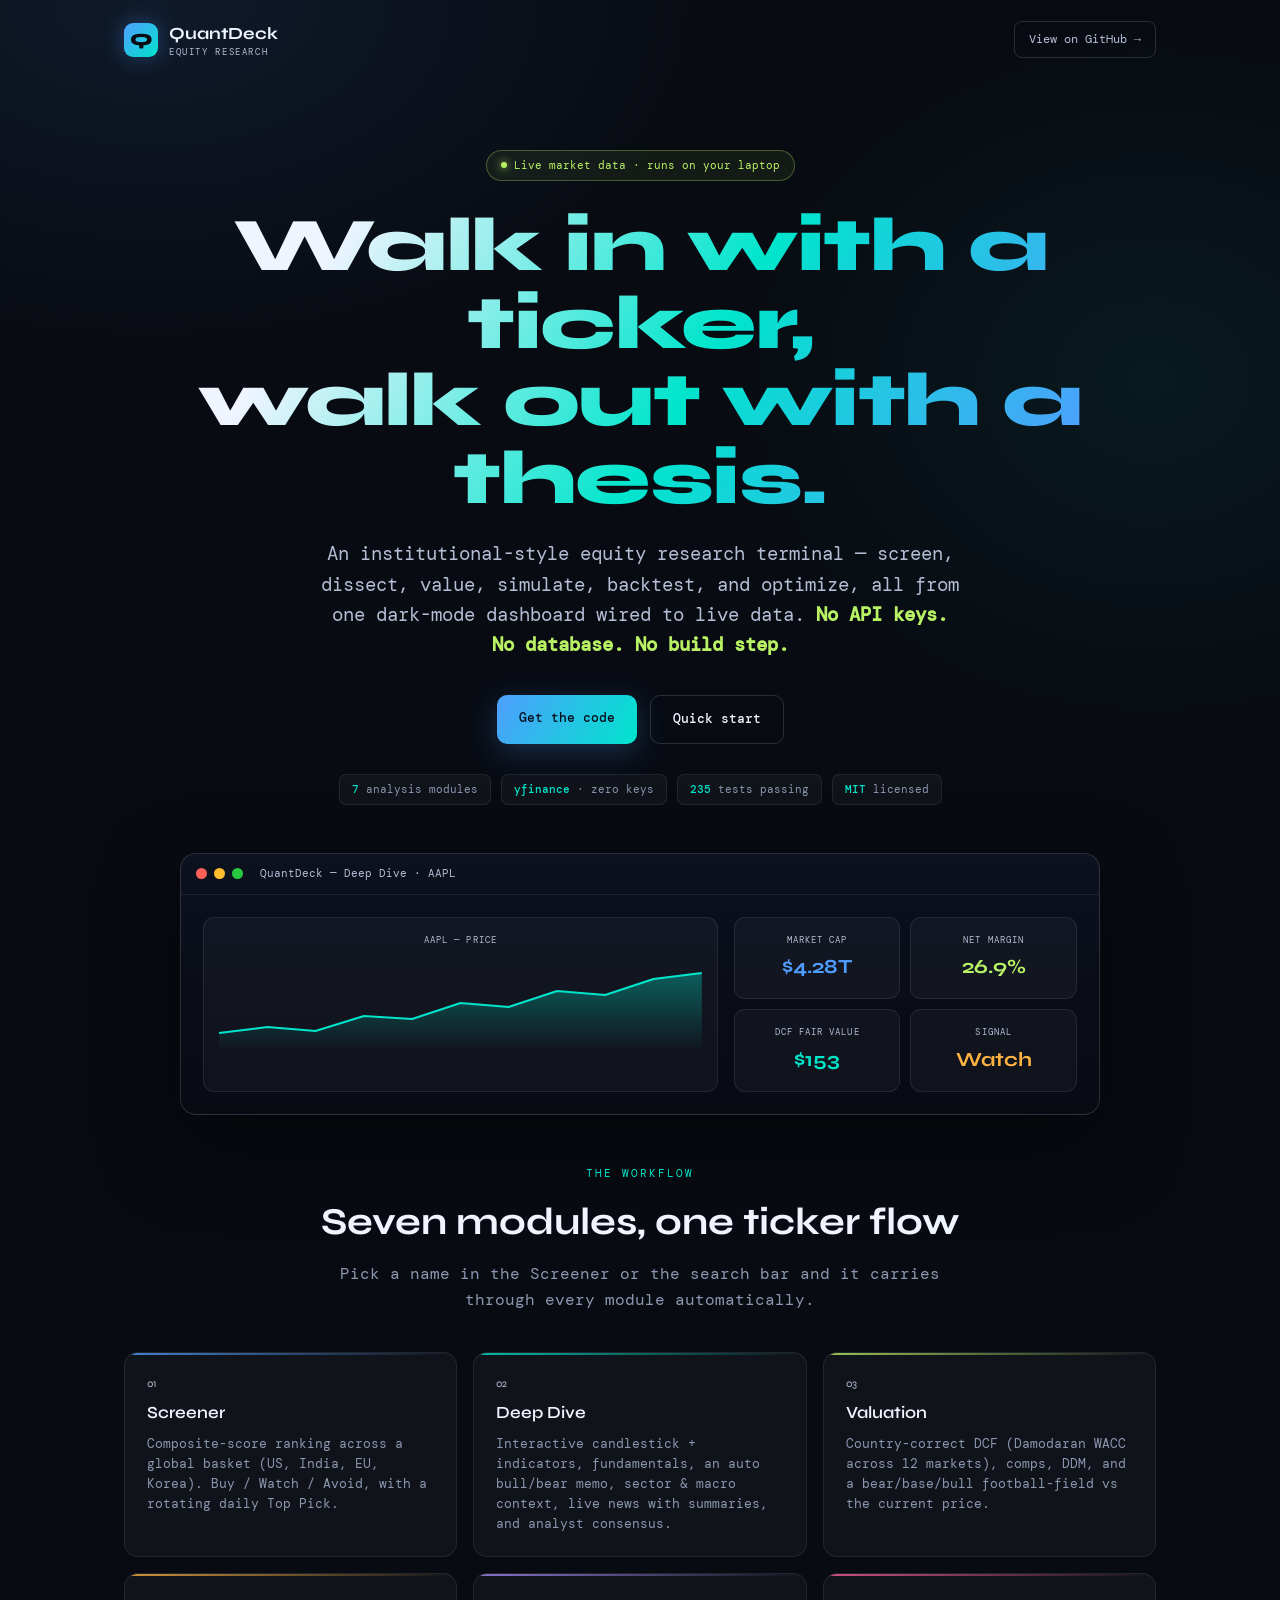
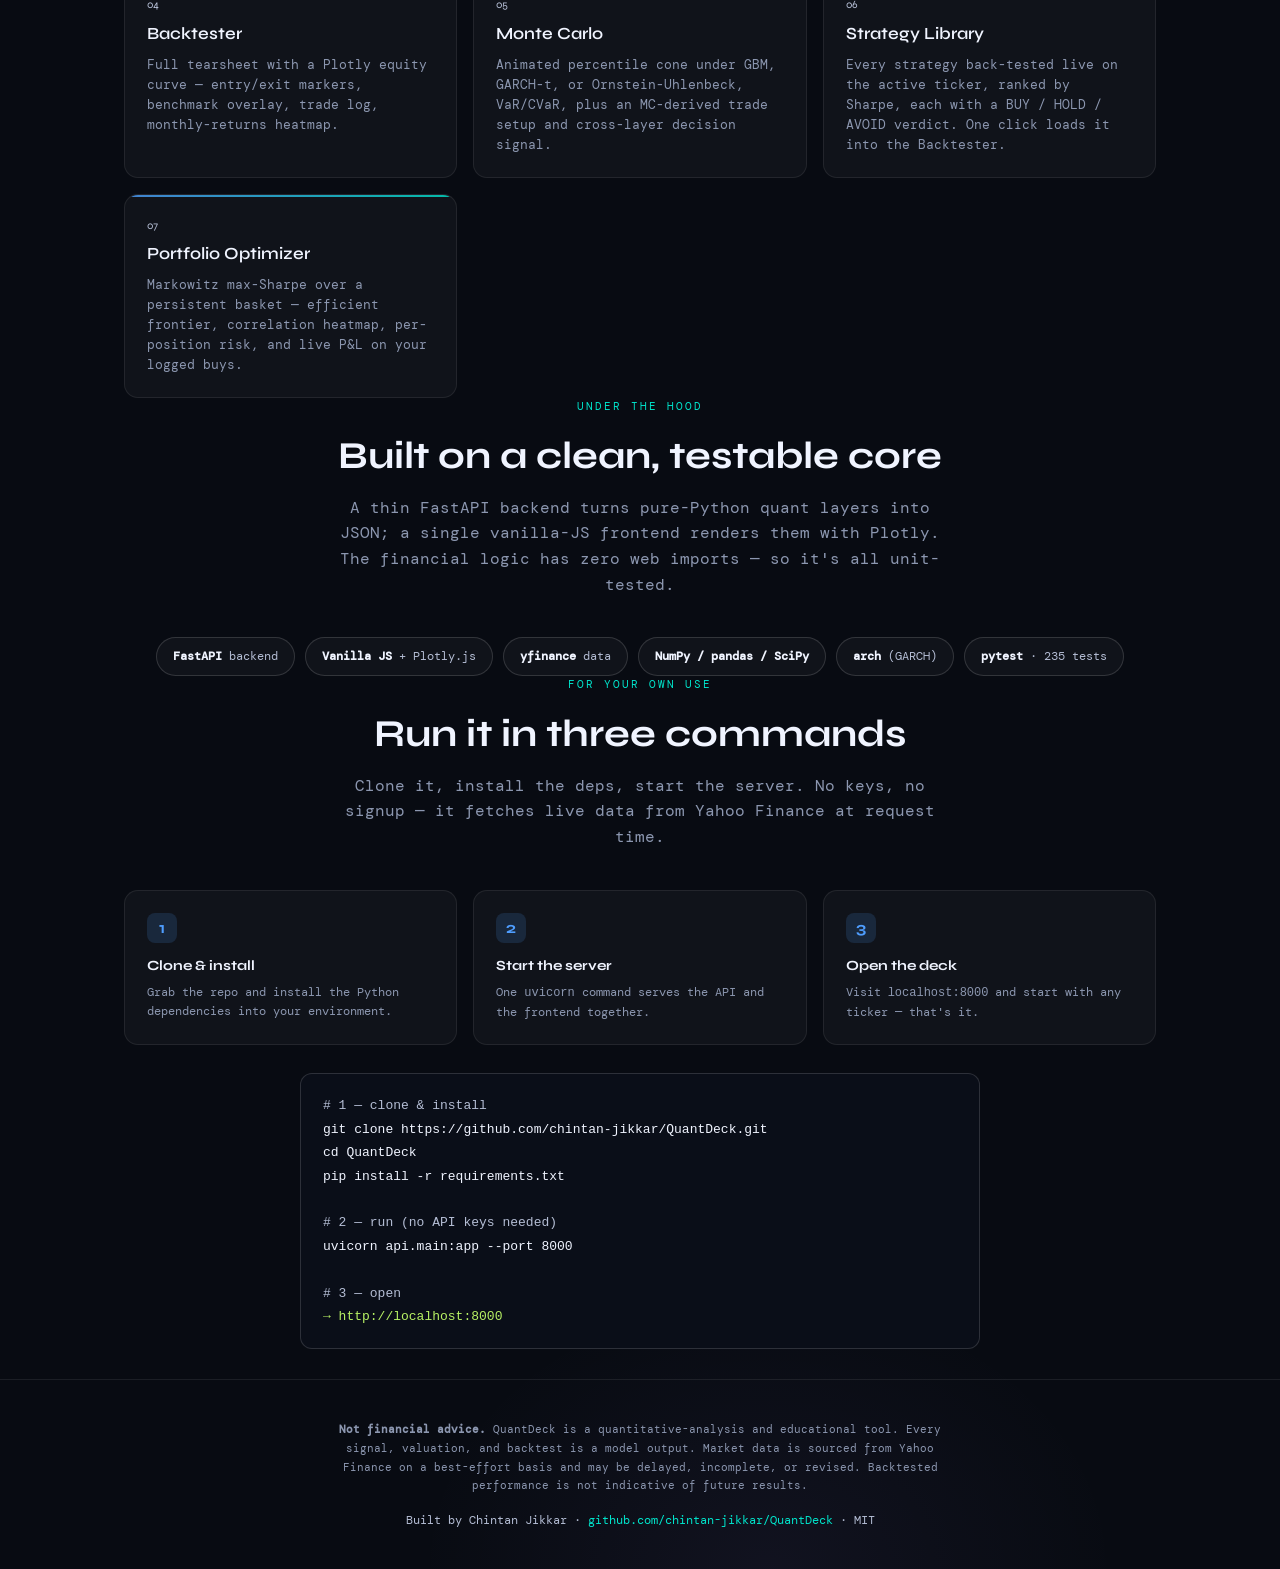
==== docs/index.html @ f923d30a "docs: add showcase landing page (GitHub Pages-ready)" ====
<!DOCTYPE html>
<html lang="en">
<head>
<meta charset="UTF-8">
<meta name="viewport" content="width=device-width, initial-scale=1.0">
<title>QuantDeck — Equity Research Terminal</title>
<meta name="description" content="An institutional-style equity research terminal that runs on your laptop. Screen, dissect, value, simulate, backtest, and optimize — live market data, no API keys.">
<link rel="preconnect" href="https://fonts.googleapis.com">
<link rel="preconnect" href="https://fonts.gstatic.com" crossorigin>
<link href="https://fonts.googleapis.com/css2?family=DM+Mono:wght@300;400;500&family=Syne:wght@400;500;600;700;800&display=swap" rel="stylesheet">
<style>
  :root{
    --bg:#080b12; --surface:#0d1220; --card:rgba(255,255,255,0.035);
    --border:rgba(255,255,255,0.08); --border-b:rgba(255,255,255,0.14);
    --txt:#f0f4ff; --txt-m:#8c97b0; --txt-d:#b4bdd4;
    --blue:#4f9eff; --cyan:#00e5cc; --lime:#b8f264; --amber:#ffb340; --pink:#ff5fa0; --purple:#a78bfa;
  }
  *{box-sizing:border-box;margin:0;padding:0}
  html{scroll-behavior:smooth}
  body{font-family:'DM Mono',monospace;background:var(--bg);color:var(--txt);line-height:1.6;
    background-image:
      radial-gradient(ellipse 800px 500px at 12% 0%,rgba(79,158,255,0.10),transparent 70%),
      radial-gradient(ellipse 600px 500px at 90% 12%,rgba(0,229,204,0.07),transparent 70%),
      radial-gradient(ellipse 500px 400px at 60% 100%,rgba(167,139,250,0.06),transparent 70%);}
  .wrap{max-width:1080px;margin:0 auto;padding:0 24px}
  .syne{font-family:'Syne',sans-serif}

  /* nav */
  nav{display:flex;align-items:center;justify-content:space-between;padding:20px 24px;max-width:1080px;margin:0 auto}
  .brand{display:flex;align-items:center;gap:11px}
  .mark{width:34px;height:34px;border-radius:9px;background:linear-gradient(135deg,var(--blue),var(--cyan));
    display:flex;align-items:center;justify-content:center;font-family:'Syne',sans-serif;font-weight:800;color:#080b12;font-size:17px;box-shadow:0 0 22px rgba(79,158,255,0.35)}
  .brand b{font-family:'Syne',sans-serif;font-size:17px;font-weight:700}
  .brand span{font-size:9px;letter-spacing:.18em;text-transform:uppercase;color:var(--txt-d);display:block;margin-top:-2px}
  nav a.gh{font-size:12px;color:var(--txt-d);text-decoration:none;border:1px solid var(--border-b);border-radius:8px;padding:8px 14px;transition:.2s}
  nav a.gh:hover{color:var(--txt);border-color:var(--blue)}

  /* hero */
  .hero{text-align:center;padding:70px 0 50px}
  .pill{display:inline-flex;align-items:center;gap:7px;font-size:11px;color:var(--lime);
    border:1px solid rgba(184,242,100,0.3);background:rgba(184,242,100,0.07);border-radius:30px;padding:6px 14px;margin-bottom:26px}
  .pill::before{content:'';width:6px;height:6px;border-radius:50%;background:var(--lime);box-shadow:0 0 8px var(--lime)}
  h1{font-family:'Syne',sans-serif;font-size:clamp(40px,7vw,76px);font-weight:800;line-height:1.02;letter-spacing:-.02em;
    background:linear-gradient(120deg,#f0f4ff 20%,var(--cyan) 55%,var(--blue) 90%);-webkit-background-clip:text;background-clip:text;color:transparent}
  .tag{font-size:clamp(15px,2.2vw,19px);color:var(--txt-d);max-width:640px;margin:22px auto 0}
  .cta{display:flex;gap:13px;justify-content:center;flex-wrap:wrap;margin-top:34px}
  .btn{font-size:13px;text-decoration:none;border-radius:10px;padding:13px 22px;transition:.2s;font-weight:500}
  .btn.primary{background:linear-gradient(120deg,var(--blue),var(--cyan));color:#06101e;box-shadow:0 8px 30px rgba(79,158,255,0.25)}
  .btn.primary:hover{transform:translateY(-2px);box-shadow:0 12px 36px rgba(79,158,255,0.4)}
  .btn.ghost{border:1px solid var(--border-b);color:var(--txt)}
  .btn.ghost:hover{border-color:var(--cyan);color:var(--cyan)}
  .badges{display:flex;gap:10px;justify-content:center;flex-wrap:wrap;margin-top:30px}
  .badge{font-size:11px;color:var(--txt-m);border:1px solid var(--border);border-radius:7px;padding:6px 12px;background:var(--card)}
  .badge b{color:var(--cyan);font-weight:500}

  /* terminal preview (abstract, no external image needed) */
  .screen{margin:48px auto 0;max-width:920px;border:1px solid var(--border-b);border-radius:16px;overflow:hidden;
    background:linear-gradient(180deg,rgba(13,18,32,0.9),rgba(8,11,18,0.95));box-shadow:0 30px 80px rgba(0,0,0,0.5)}
  .screen-bar{display:flex;align-items:center;gap:7px;padding:11px 15px;border-bottom:1px solid var(--border)}
  .dot{width:11px;height:11px;border-radius:50%}
  .screen-bar small{margin-left:10px;font-size:11px;color:var(--txt-d)}
  .screen-body{padding:22px;display:grid;grid-template-columns:1.5fr 1fr;gap:16px}
  .mini-card{border:1px solid var(--border);border-radius:11px;padding:15px;background:var(--card)}
  .mini-card .lbl{font-size:9px;text-transform:uppercase;letter-spacing:.12em;color:var(--txt-d)}
  .mini-card .val{font-family:'Syne',sans-serif;font-size:26px;font-weight:700;margin-top:4px}
  .spark{margin-top:14px;height:90px;width:100%}
  .kpi-mini{display:grid;grid-template-columns:1fr 1fr;gap:10px}

  /* sections */
  section{padding:64px 0}
  .eyebrow{font-size:11px;letter-spacing:.18em;text-transform:uppercase;color:var(--cyan);text-align:center}
  h2{font-family:'Syne',sans-serif;font-size:clamp(26px,4vw,38px);font-weight:700;text-align:center;margin:10px 0 8px}
  .sub{text-align:center;color:var(--txt-m);max-width:600px;margin:0 auto 40px}

  .grid{display:grid;grid-template-columns:repeat(auto-fill,minmax(300px,1fr));gap:16px}
  .mod{border:1px solid var(--border);border-radius:14px;padding:22px;background:var(--card);transition:.2s;position:relative;overflow:hidden}
  .mod:hover{border-color:var(--border-b);transform:translateY(-3px)}
  .mod::before{content:'';position:absolute;top:0;left:0;right:0;height:2px;opacity:.8}
  .mod.c1::before{background:linear-gradient(90deg,var(--blue),transparent)}
  .mod.c2::before{background:linear-gradient(90deg,var(--cyan),transparent)}
  .mod.c3::before{background:linear-gradient(90deg,var(--lime),transparent)}
  .mod.c4::before{background:linear-gradient(90deg,var(--amber),transparent)}
  .mod.c5::before{background:linear-gradient(90deg,var(--purple),transparent)}
  .mod.c6::before{background:linear-gradient(90deg,var(--pink),transparent)}
  .mod.c7::before{background:linear-gradient(90deg,var(--blue),var(--cyan))}
  .mod .num{font-size:11px;color:var(--txt-d);font-family:'Syne',sans-serif}
  .mod h3{font-family:'Syne',sans-serif;font-size:17px;font-weight:600;margin:6px 0 8px}
  .mod p{font-size:12.5px;color:var(--txt-m)}

  .stack{display:flex;gap:10px;flex-wrap:wrap;justify-content:center}
  .chip{font-size:12px;color:var(--txt-d);border:1px solid var(--border-b);border-radius:30px;padding:9px 16px;background:var(--card)}
  .chip b{color:var(--txt)}

  .flow{display:grid;grid-template-columns:repeat(auto-fit,minmax(200px,1fr));gap:16px;margin-top:8px}
  .step{border:1px solid var(--border);border-radius:14px;padding:22px;background:var(--card)}
  .step .n{width:30px;height:30px;border-radius:8px;background:rgba(79,158,255,0.15);color:var(--blue);
    display:flex;align-items:center;justify-content:center;font-family:'Syne',sans-serif;font-weight:700;margin-bottom:12px}
  .step h4{font-family:'Syne',sans-serif;font-size:14px;margin-bottom:6px}
  .step p{font-size:12px;color:var(--txt-m)}

  pre{background:#0a0e18;border:1px solid var(--border-b);border-radius:12px;padding:20px 22px;overflow-x:auto;
    font-size:13px;color:var(--txt);max-width:680px;margin:0 auto;line-height:1.8}
  pre .c{color:var(--txt-d)}
  pre .g{color:var(--lime)}

  footer{border-top:1px solid var(--border);padding:40px 0;text-align:center;color:var(--txt-d);font-size:12px;margin-top:30px}
  footer a{color:var(--cyan);text-decoration:none}
  .disc{max-width:640px;margin:0 auto 16px;font-size:11px;color:var(--txt-m);line-height:1.7}
  @media(max-width:680px){.screen-body{grid-template-columns:1fr}}
</style>
</head>
<body>

<nav>
  <div class="brand">
    <div class="mark">Q</div>
    <div><b>QuantDeck</b><span>Equity Research</span></div>
  </div>
  <a class="gh" href="https://github.com/chintan-jikkar/QuantDeck" target="_blank" rel="noopener">View on GitHub →</a>
</nav>

<header class="hero wrap">
  <div class="pill">Live market data · runs on your laptop</div>
  <h1>Walk in with a ticker,<br>walk out with a thesis.</h1>
  <p class="tag">An institutional-style equity research terminal — screen, dissect, value, simulate, backtest, and optimize, all from one dark-mode dashboard wired to live data. <b style="color:var(--lime)">No API keys. No database. No build step.</b></p>
  <div class="cta">
    <a class="btn primary" href="https://github.com/chintan-jikkar/QuantDeck" target="_blank" rel="noopener">Get the code</a>
    <a class="btn ghost" href="#start">Quick start</a>
  </div>
  <div class="badges">
    <div class="badge"><b>7</b> analysis modules</div>
    <div class="badge"><b>yfinance</b> · zero keys</div>
    <div class="badge"><b>235</b> tests passing</div>
    <div class="badge"><b>MIT</b> licensed</div>
  </div>

  <!--  TIP: drop a real screenshot here for max impact, e.g.:
        <img src="screenshot.png" alt="QuantDeck dashboard" style="width:100%;border-radius:16px;margin-top:48px;border:1px solid var(--border-b)">
        (save a PNG of the running app into docs/ and swap the abstract preview below)  -->
  <div class="screen">
    <div class="screen-bar">
      <span class="dot" style="background:#ff5f57"></span><span class="dot" style="background:#febc2e"></span><span class="dot" style="background:#28c840"></span>
      <small>QuantDeck — Deep Dive · AAPL</small>
    </div>
    <div class="screen-body">
      <div class="mini-card">
        <div class="lbl">AAPL — Price</div>
        <svg class="spark" viewBox="0 0 400 90" preserveAspectRatio="none">
          <defs><linearGradient id="g" x1="0" y1="0" x2="0" y2="1"><stop offset="0%" stop-color="#00e5cc" stop-opacity=".35"/><stop offset="100%" stop-color="#00e5cc" stop-opacity="0"/></linearGradient></defs>
          <polygon points="0,72 40,66 80,70 120,55 160,58 200,42 240,46 280,30 320,34 360,18 400,12 400,90 0,90" fill="url(#g)"/>
          <polyline points="0,72 40,66 80,70 120,55 160,58 200,42 240,46 280,30 320,34 360,18 400,12" fill="none" stroke="#00e5cc" stroke-width="2"/>
        </svg>
      </div>
      <div class="kpi-mini">
        <div class="mini-card"><div class="lbl">Market Cap</div><div class="val" style="color:var(--blue);font-size:20px">$4.28T</div></div>
        <div class="mini-card"><div class="lbl">Net Margin</div><div class="val" style="color:var(--lime);font-size:20px">26.9%</div></div>
        <div class="mini-card"><div class="lbl">DCF Fair Value</div><div class="val" style="color:var(--cyan);font-size:20px">$153</div></div>
        <div class="mini-card"><div class="lbl">Signal</div><div class="val" style="color:var(--amber);font-size:20px">Watch</div></div>
      </div>
    </div>
  </div>
</header>

<section id="modules" class="wrap">
  <div class="eyebrow">The workflow</div>
  <h2>Seven modules, one ticker flow</h2>
  <p class="sub">Pick a name in the Screener or the search bar and it carries through every module automatically.</p>
  <div class="grid">
    <div class="mod c1"><div class="num">01</div><h3>Screener</h3><p>Composite-score ranking across a global basket (US, India, EU, Korea). Buy / Watch / Avoid, with a rotating daily Top Pick.</p></div>
    <div class="mod c2"><div class="num">02</div><h3>Deep Dive</h3><p>Interactive candlestick + indicators, fundamentals, an auto bull/bear memo, sector & macro context, live news with summaries, and analyst consensus.</p></div>
    <div class="mod c3"><div class="num">03</div><h3>Valuation</h3><p>Country-correct DCF (Damodaran WACC across 12 markets), comps, DDM, and a bear/base/bull football-field vs the current price.</p></div>
    <div class="mod c4"><div class="num">04</div><h3>Backtester</h3><p>Full tearsheet with a Plotly equity curve — entry/exit markers, benchmark overlay, trade log, monthly-returns heatmap.</p></div>
    <div class="mod c5"><div class="num">05</div><h3>Monte Carlo</h3><p>Animated percentile cone under GBM, GARCH-t, or Ornstein-Uhlenbeck, VaR/CVaR, plus an MC-derived trade setup and cross-layer decision signal.</p></div>
    <div class="mod c6"><div class="num">06</div><h3>Strategy Library</h3><p>Every strategy back-tested live on the active ticker, ranked by Sharpe, each with a BUY / HOLD / AVOID verdict. One click loads it into the Backtester.</p></div>
    <div class="mod c7"><div class="num">07</div><h3>Portfolio Optimizer</h3><p>Markowitz max-Sharpe over a persistent basket — efficient frontier, correlation heatmap, per-position risk, and live P&amp;L on your logged buys.</p></div>
  </div>
</section>

<section class="wrap">
  <div class="eyebrow">Under the hood</div>
  <h2>Built on a clean, testable core</h2>
  <p class="sub">A thin FastAPI backend turns pure-Python quant layers into JSON; a single vanilla-JS frontend renders them with Plotly. The financial logic has zero web imports — so it's all unit-tested.</p>
  <div class="stack">
    <div class="chip"><b>FastAPI</b> backend</div>
    <div class="chip"><b>Vanilla JS</b> + Plotly.js</div>
    <div class="chip"><b>yfinance</b> data</div>
    <div class="chip"><b>NumPy / pandas / SciPy</b></div>
    <div class="chip"><b>arch</b> (GARCH)</div>
    <div class="chip"><b>pytest</b> · 235 tests</div>
  </div>
</section>

<section id="start" class="wrap">
  <div class="eyebrow">For your own use</div>
  <h2>Run it in three commands</h2>
  <p class="sub">Clone it, install the deps, start the server. No keys, no signup — it fetches live data from Yahoo Finance at request time.</p>
  <div class="flow">
    <div class="step"><div class="n">1</div><h4>Clone &amp; install</h4><p>Grab the repo and install the Python dependencies into your environment.</p></div>
    <div class="step"><div class="n">2</div><h4>Start the server</h4><p>One <code>uvicorn</code> command serves the API and the frontend together.</p></div>
    <div class="step"><div class="n">3</div><h4>Open the deck</h4><p>Visit <code>localhost:8000</code> and start with any ticker — that's it.</p></div>
  </div>
  <div style="margin-top:28px">
<pre><span class="c"># 1 — clone &amp; install</span>
git clone https://github.com/chintan-jikkar/QuantDeck.git
cd QuantDeck
pip install -r requirements.txt

<span class="c"># 2 — run (no API keys needed)</span>
uvicorn api.main:app --port 8000

<span class="c"># 3 — open</span>
<span class="g">→ http://localhost:8000</span></pre>
  </div>
</section>

<footer>
  <p class="disc"><b>Not financial advice.</b> QuantDeck is a quantitative-analysis and educational tool. Every signal, valuation, and backtest is a model output. Market data is sourced from Yahoo Finance on a best-effort basis and may be delayed, incomplete, or revised. Backtested performance is not indicative of future results.</p>
  <p>Built by Chintan Jikkar · <a href="https://github.com/chintan-jikkar/QuantDeck">github.com/chintan-jikkar/QuantDeck</a> · MIT</p>
</footer>

</body>
</html>
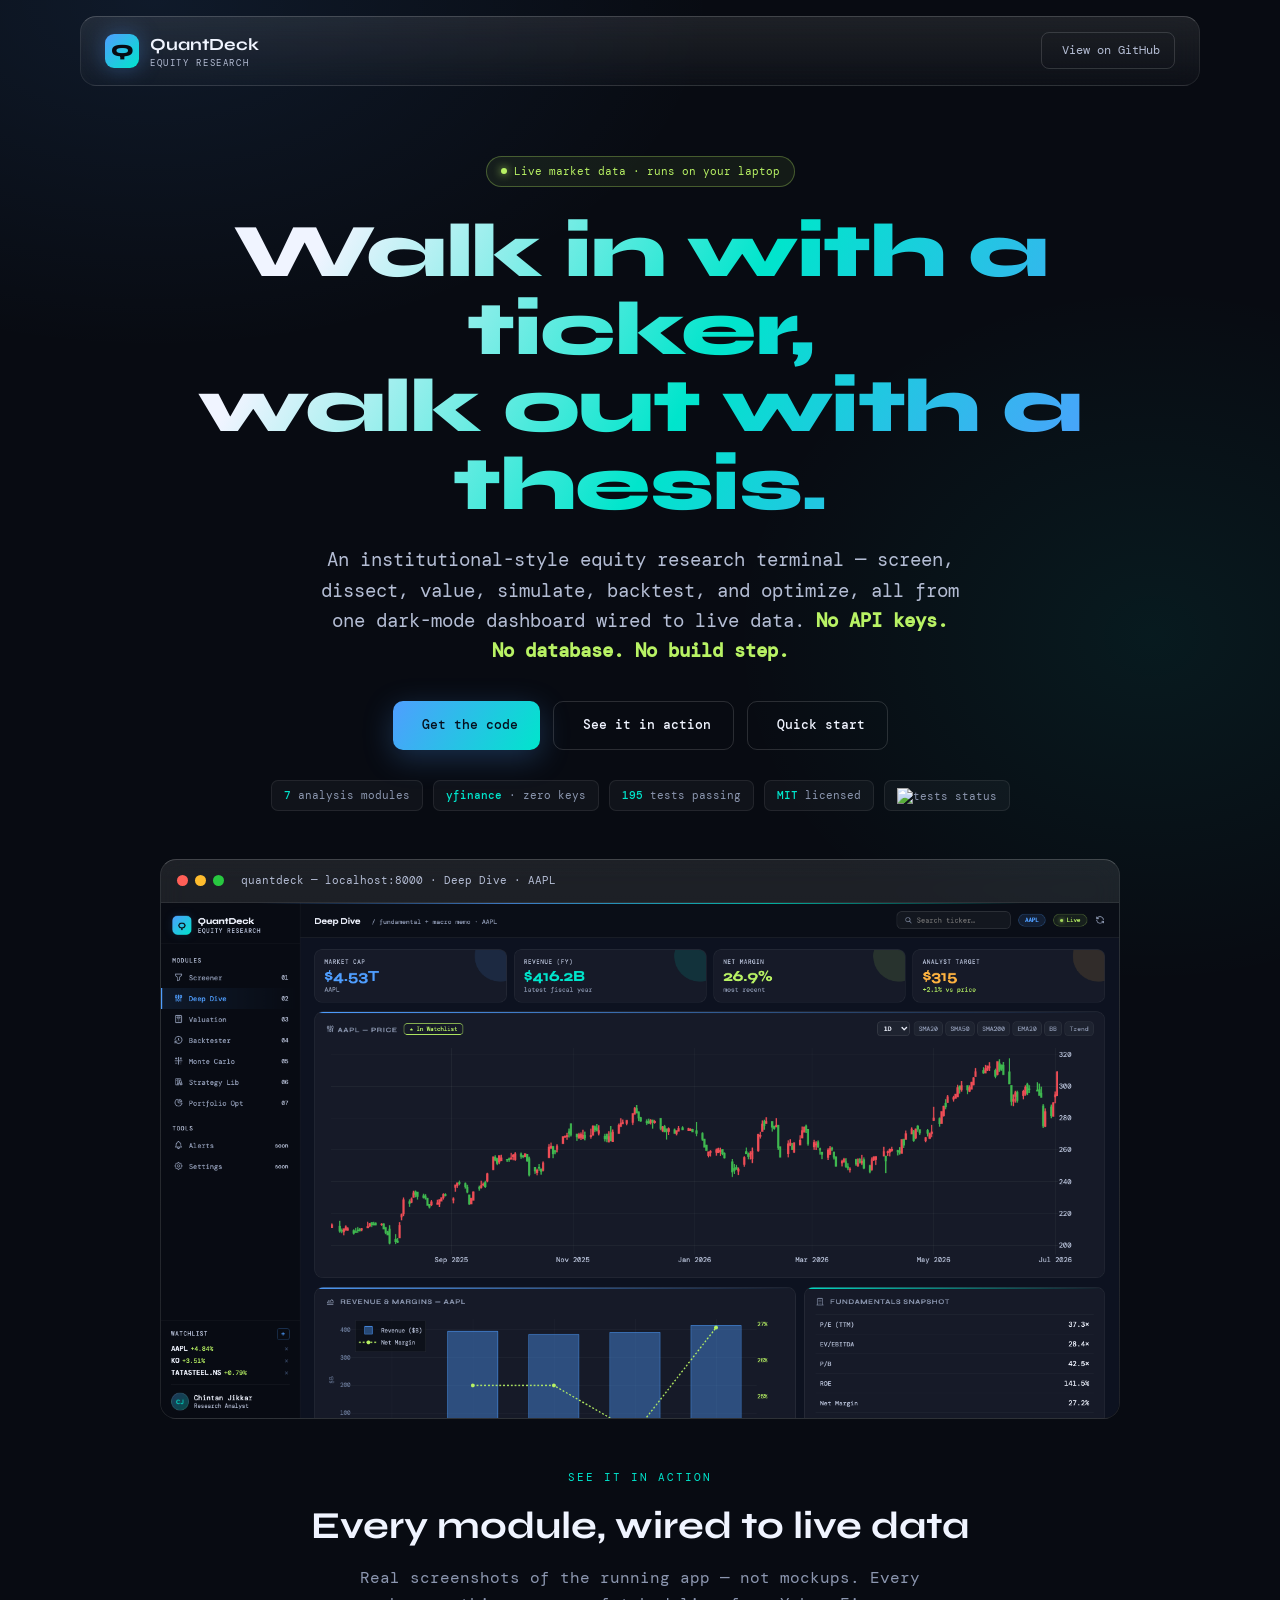
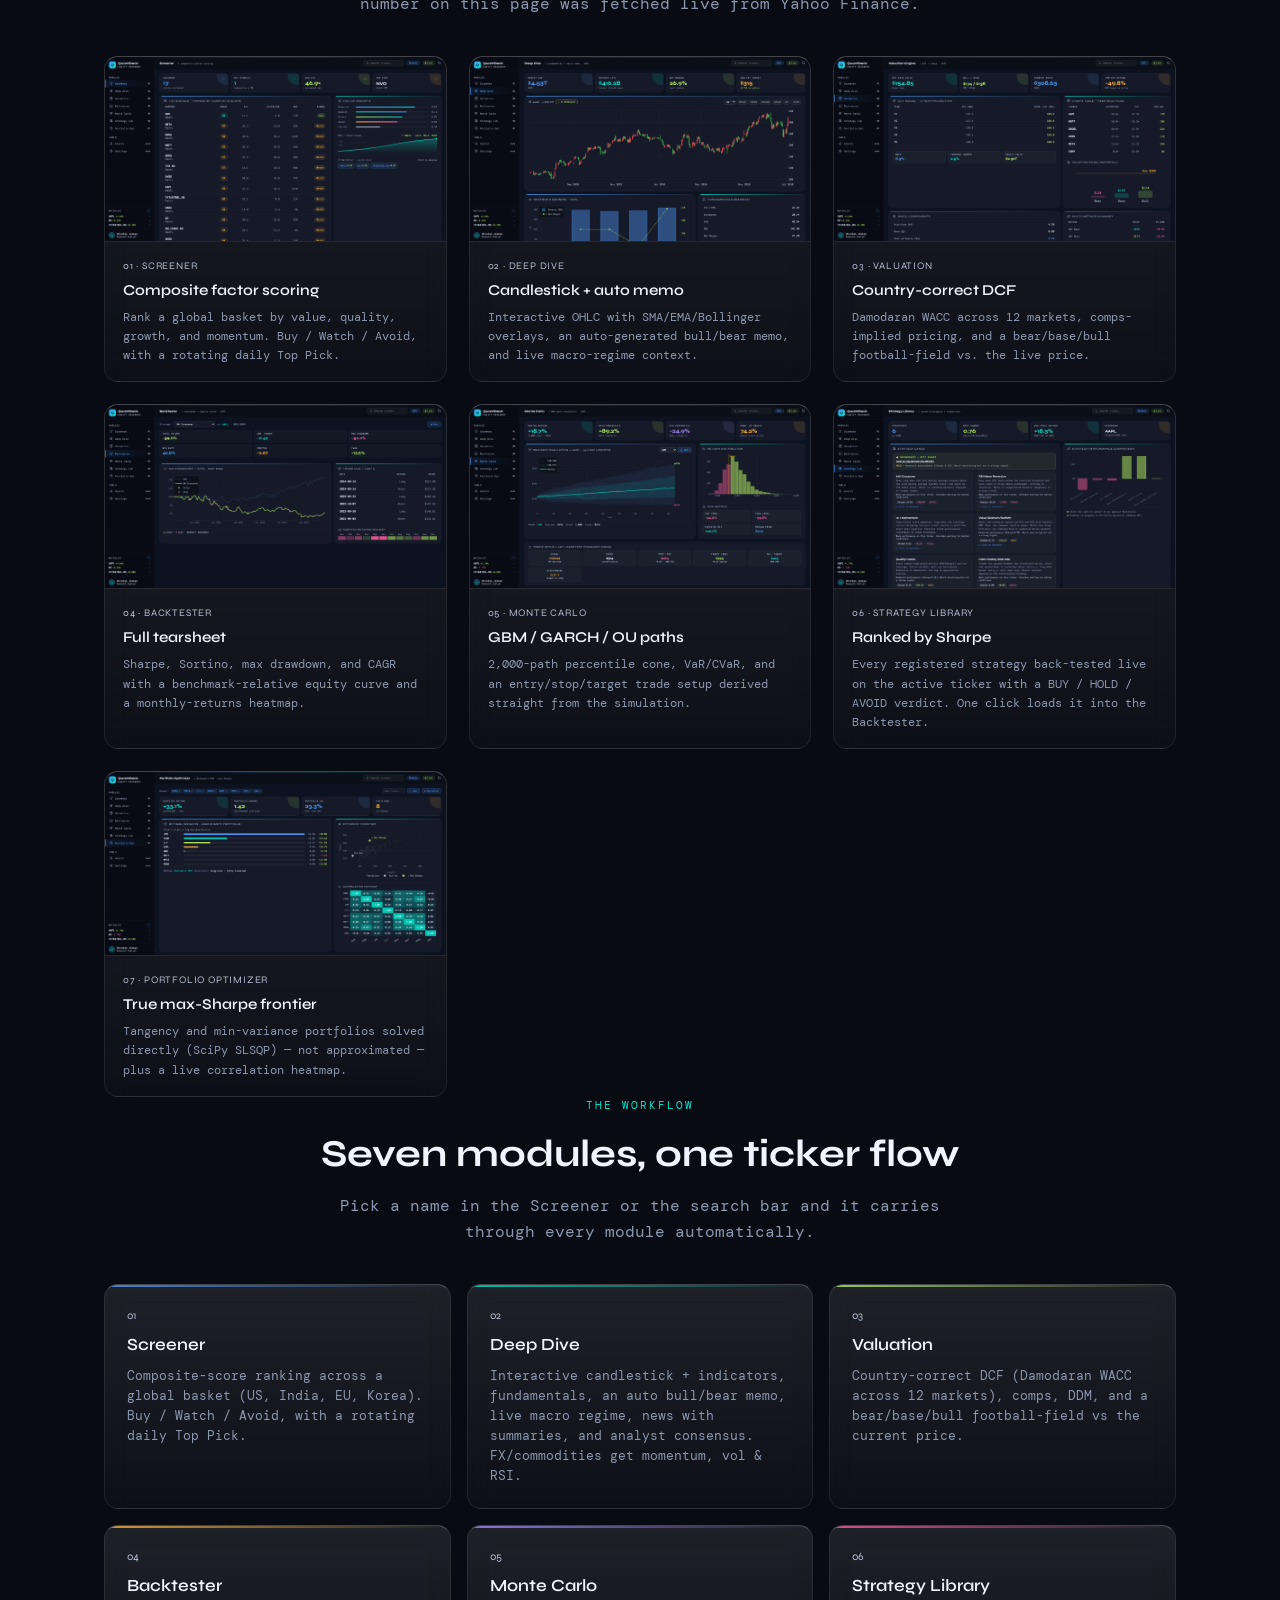
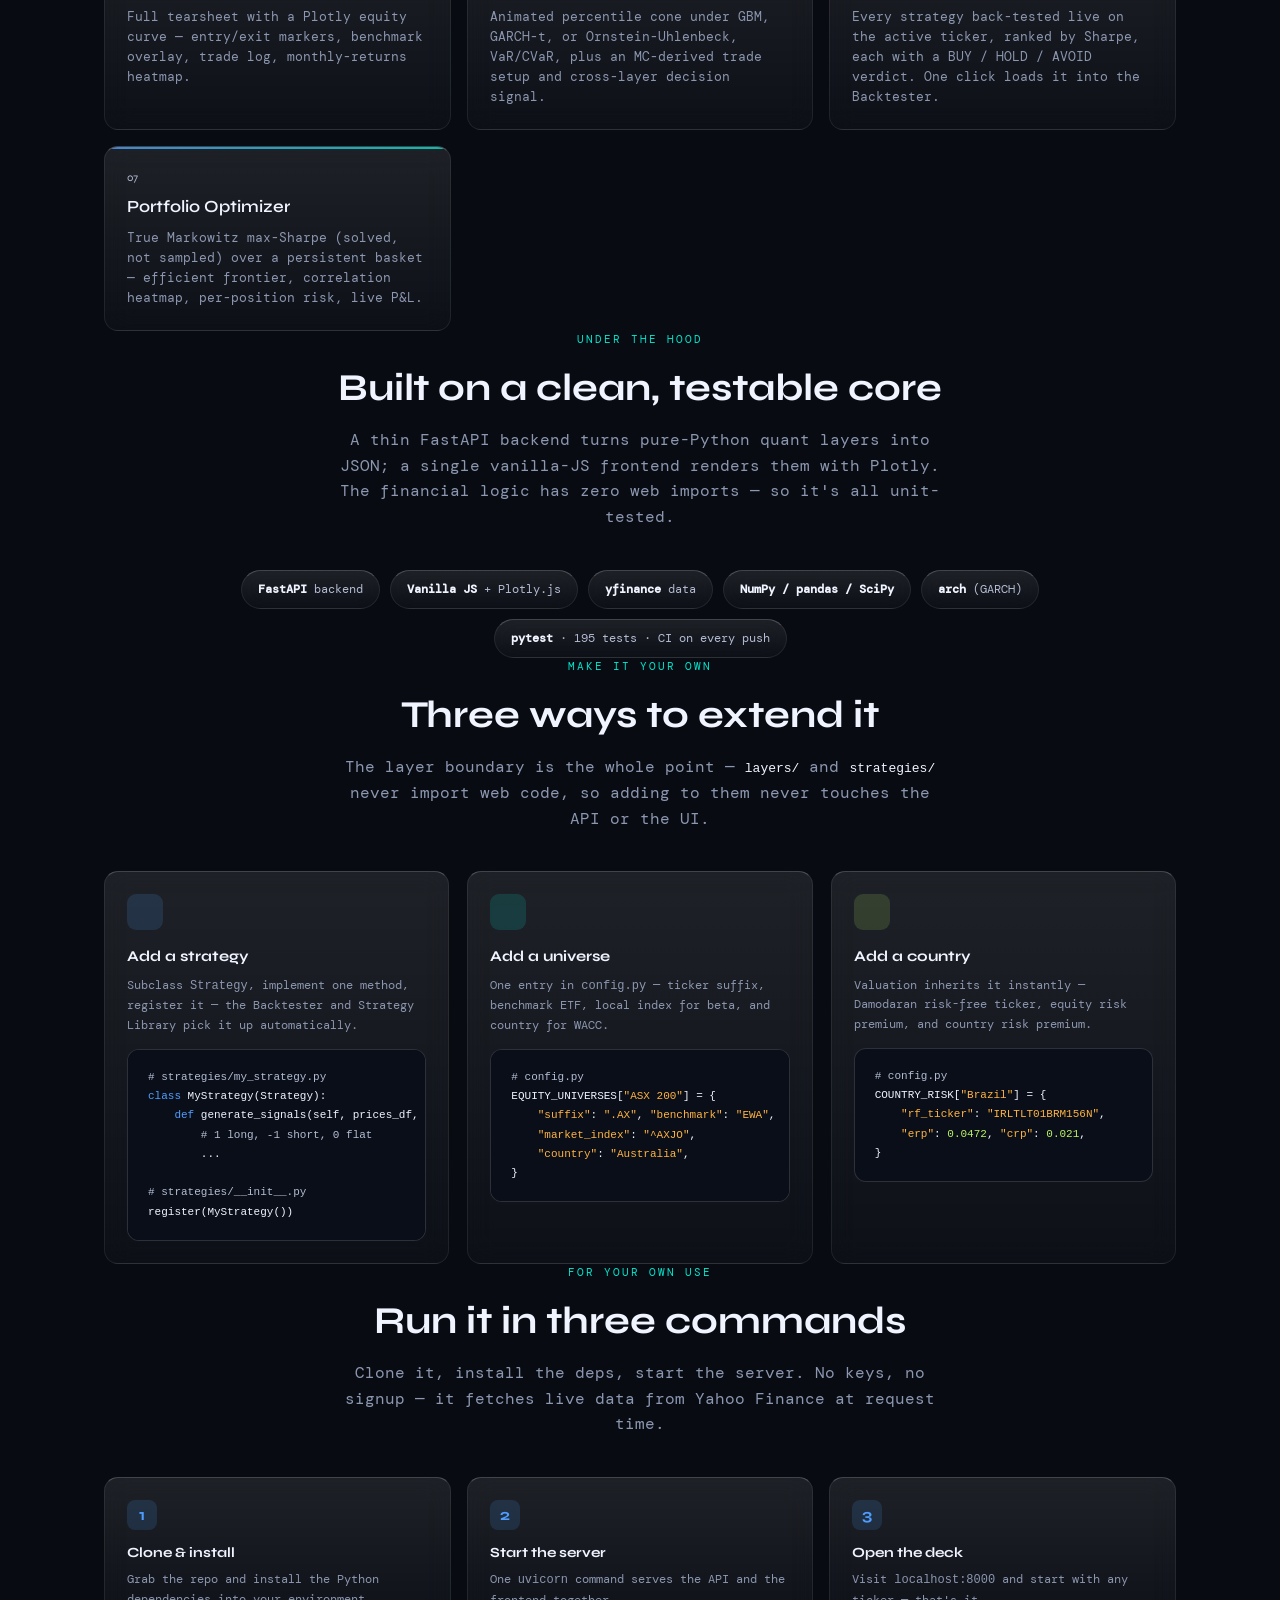
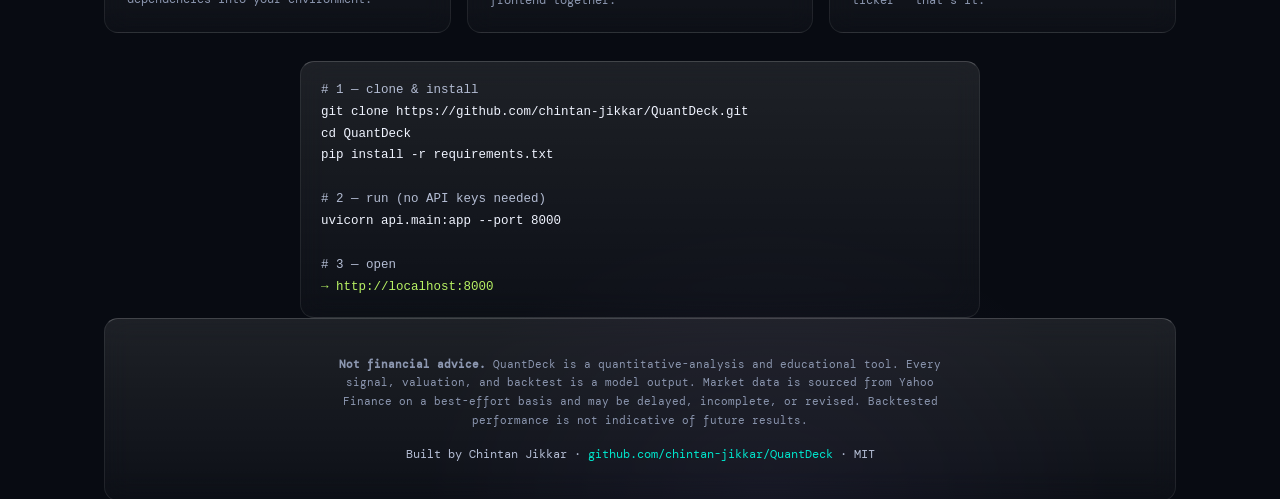
==== commit d15d5ff6: "feat: redesign showcase landing page with glassmorphism + real screenshots The GitHub Pages landing " ====
--- a/docs/index.html
+++ b/docs/index.html
@@ -8,43 +8,68 @@
 <link rel="preconnect" href="https://fonts.googleapis.com">
 <link rel="preconnect" href="https://fonts.gstatic.com" crossorigin>
 <link href="https://fonts.googleapis.com/css2?family=DM+Mono:wght@300;400;500&family=Syne:wght@400;500;600;700;800&display=swap" rel="stylesheet">
+<link rel="stylesheet" href="https://cdn.jsdelivr.net/npm/@tabler/icons-webfont@latest/tabler-icons.min.css">
 <style>
   :root{
     --bg:#080b12; --surface:#0d1220; --card:rgba(255,255,255,0.035);
     --border:rgba(255,255,255,0.08); --border-b:rgba(255,255,255,0.14);
     --txt:#f0f4ff; --txt-m:#8c97b0; --txt-d:#b4bdd4;
     --blue:#4f9eff; --cyan:#00e5cc; --lime:#b8f264; --amber:#ffb340; --pink:#ff5fa0; --purple:#a78bfa;
+    --blur:14px;
   }
   *{box-sizing:border-box;margin:0;padding:0}
   html{scroll-behavior:smooth}
-  body{font-family:'DM Mono',monospace;background:var(--bg);color:var(--txt);line-height:1.6;
+  body{font-family:'DM Mono',monospace;background:var(--bg);color:var(--txt);line-height:1.6;overflow-x:hidden;
     background-image:
       radial-gradient(ellipse 800px 500px at 12% 0%,rgba(79,158,255,0.10),transparent 70%),
       radial-gradient(ellipse 600px 500px at 90% 12%,rgba(0,229,204,0.07),transparent 70%),
       radial-gradient(ellipse 500px 400px at 60% 100%,rgba(167,139,250,0.06),transparent 70%);}
-  .wrap{max-width:1080px;margin:0 auto;padding:0 24px}
+  .wrap{max-width:1120px;margin:0 auto;padding:0 24px}
   .syne{font-family:'Syne',sans-serif}
+  img{max-width:100%;display:block}
+
+  /* ── glassmorphism (Kairos-style glass card: gradient fill, backdrop blur,
+       bright top edge, lift + radial mouse-glow on hover) ────────────────── */
+  .glass{
+    background:linear-gradient(180deg,rgba(255,255,255,0.09),rgba(255,255,255,0.025));
+    backdrop-filter:blur(var(--blur)); -webkit-backdrop-filter:blur(var(--blur));
+    border:1px solid var(--border); border-top-color:rgba(255,255,255,0.22);
+    border-radius:14px; position:relative; overflow:hidden;
+    transition:border-color .3s ease, box-shadow .3s ease, transform .3s ease;
+  }
+  .glass:hover{border-color:rgba(255,255,255,0.26);
+    box-shadow:0 18px 34px rgba(0,0,0,0.45), inset 0 1px 0 rgba(255,255,255,0.12);
+    transform:translateY(-3px);}
+  .glass::after{content:'';position:absolute;inset:0;border-radius:inherit;pointer-events:none;
+    background:radial-gradient(circle 220px at var(--mx,50%) var(--my,30%),rgba(255,255,255,0.14),transparent 72%);
+    opacity:0;transition:opacity .3s ease;}
+  .glass:hover::after{opacity:1}
+  .glass.static:hover{transform:none;box-shadow:none;border-color:var(--border)}
+  .glass.static::after{display:none}
 
   /* nav */
-  nav{display:flex;align-items:center;justify-content:space-between;padding:20px 24px;max-width:1080px;margin:0 auto}
+  nav.glass{display:flex;align-items:center;justify-content:space-between;padding:14px 24px;
+    max-width:1120px;margin:16px auto 0;border-radius:16px}
+  nav.glass:hover{transform:none;box-shadow:none}
   .brand{display:flex;align-items:center;gap:11px}
   .mark{width:34px;height:34px;border-radius:9px;background:linear-gradient(135deg,var(--blue),var(--cyan));
     display:flex;align-items:center;justify-content:center;font-family:'Syne',sans-serif;font-weight:800;color:#080b12;font-size:17px;box-shadow:0 0 22px rgba(79,158,255,0.35)}
   .brand b{font-family:'Syne',sans-serif;font-size:17px;font-weight:700}
   .brand span{font-size:9px;letter-spacing:.18em;text-transform:uppercase;color:var(--txt-d);display:block;margin-top:-2px}
-  nav a.gh{font-size:12px;color:var(--txt-d);text-decoration:none;border:1px solid var(--border-b);border-radius:8px;padding:8px 14px;transition:.2s}
+  nav a.gh{font-size:12px;color:var(--txt-d);text-decoration:none;border:1px solid var(--border-b);border-radius:8px;padding:8px 14px;transition:.2s;display:inline-flex;align-items:center;gap:6px}
   nav a.gh:hover{color:var(--txt);border-color:var(--blue)}
 
   /* hero */
   .hero{text-align:center;padding:70px 0 50px}
   .pill{display:inline-flex;align-items:center;gap:7px;font-size:11px;color:var(--lime);
     border:1px solid rgba(184,242,100,0.3);background:rgba(184,242,100,0.07);border-radius:30px;padding:6px 14px;margin-bottom:26px}
-  .pill::before{content:'';width:6px;height:6px;border-radius:50%;background:var(--lime);box-shadow:0 0 8px var(--lime)}
+  .pill::before{content:'';width:6px;height:6px;border-radius:50%;background:var(--lime);box-shadow:0 0 8px var(--lime);animation:pulse 1.8s ease-out infinite}
+  @keyframes pulse{0%{box-shadow:0 0 0 0 rgba(184,242,100,.6)}70%{box-shadow:0 0 0 8px rgba(184,242,100,0)}100%{box-shadow:0 0 0 0 rgba(184,242,100,0)}}
   h1{font-family:'Syne',sans-serif;font-size:clamp(40px,7vw,76px);font-weight:800;line-height:1.02;letter-spacing:-.02em;
     background:linear-gradient(120deg,#f0f4ff 20%,var(--cyan) 55%,var(--blue) 90%);-webkit-background-clip:text;background-clip:text;color:transparent}
   .tag{font-size:clamp(15px,2.2vw,19px);color:var(--txt-d);max-width:640px;margin:22px auto 0}
   .cta{display:flex;gap:13px;justify-content:center;flex-wrap:wrap;margin-top:34px}
-  .btn{font-size:13px;text-decoration:none;border-radius:10px;padding:13px 22px;transition:.2s;font-weight:500}
+  .btn{font-size:13px;text-decoration:none;border-radius:10px;padding:13px 22px;transition:.2s;font-weight:500;display:inline-flex;align-items:center;gap:7px}
   .btn.primary{background:linear-gradient(120deg,var(--blue),var(--cyan));color:#06101e;box-shadow:0 8px 30px rgba(79,158,255,0.25)}
   .btn.primary:hover{transform:translateY(-2px);box-shadow:0 12px 36px rgba(79,158,255,0.4)}
   .btn.ghost{border:1px solid var(--border-b);color:var(--txt)}
@@ -52,19 +77,14 @@
   .badges{display:flex;gap:10px;justify-content:center;flex-wrap:wrap;margin-top:30px}
   .badge{font-size:11px;color:var(--txt-m);border:1px solid var(--border);border-radius:7px;padding:6px 12px;background:var(--card)}
   .badge b{color:var(--cyan);font-weight:500}
-
-  /* terminal preview (abstract, no external image needed) */
-  .screen{margin:48px auto 0;max-width:920px;border:1px solid var(--border-b);border-radius:16px;overflow:hidden;
-    background:linear-gradient(180deg,rgba(13,18,32,0.9),rgba(8,11,18,0.95));box-shadow:0 30px 80px rgba(0,0,0,0.5)}
-  .screen-bar{display:flex;align-items:center;gap:7px;padding:11px 15px;border-bottom:1px solid var(--border)}
+  .badge img{height:16px;display:inline-block;vertical-align:middle}
+
+  /* hero screenshot frame */
+  .frame{margin:48px auto 0;max-width:960px;border-radius:16px;padding:0}
+  .frame-bar{display:flex;align-items:center;gap:7px;padding:12px 16px;border-bottom:1px solid var(--border)}
   .dot{width:11px;height:11px;border-radius:50%}
-  .screen-bar small{margin-left:10px;font-size:11px;color:var(--txt-d)}
-  .screen-body{padding:22px;display:grid;grid-template-columns:1.5fr 1fr;gap:16px}
-  .mini-card{border:1px solid var(--border);border-radius:11px;padding:15px;background:var(--card)}
-  .mini-card .lbl{font-size:9px;text-transform:uppercase;letter-spacing:.12em;color:var(--txt-d)}
-  .mini-card .val{font-family:'Syne',sans-serif;font-size:26px;font-weight:700;margin-top:4px}
-  .spark{margin-top:14px;height:90px;width:100%}
-  .kpi-mini{display:grid;grid-template-columns:1fr 1fr;gap:10px}
+  .frame-bar small{margin-left:10px;font-size:11px;color:var(--txt-d)}
+  .frame img{width:100%;display:block}
 
   /* sections */
   section{padding:64px 0}
@@ -73,9 +93,8 @@
   .sub{text-align:center;color:var(--txt-m);max-width:600px;margin:0 auto 40px}
 
   .grid{display:grid;grid-template-columns:repeat(auto-fill,minmax(300px,1fr));gap:16px}
-  .mod{border:1px solid var(--border);border-radius:14px;padding:22px;background:var(--card);transition:.2s;position:relative;overflow:hidden}
-  .mod:hover{border-color:var(--border-b);transform:translateY(-3px)}
-  .mod::before{content:'';position:absolute;top:0;left:0;right:0;height:2px;opacity:.8}
+  .mod{padding:22px}
+  .mod::before{content:'';position:absolute;top:0;left:0;right:0;height:2px;opacity:.8;z-index:1}
   .mod.c1::before{background:linear-gradient(90deg,var(--blue),transparent)}
   .mod.c2::before{background:linear-gradient(90deg,var(--cyan),transparent)}
   .mod.c3::before{background:linear-gradient(90deg,var(--lime),transparent)}
@@ -83,40 +102,62 @@
   .mod.c5::before{background:linear-gradient(90deg,var(--purple),transparent)}
   .mod.c6::before{background:linear-gradient(90deg,var(--pink),transparent)}
   .mod.c7::before{background:linear-gradient(90deg,var(--blue),var(--cyan))}
-  .mod .num{font-size:11px;color:var(--txt-d);font-family:'Syne',sans-serif}
-  .mod h3{font-family:'Syne',sans-serif;font-size:17px;font-weight:600;margin:6px 0 8px}
-  .mod p{font-size:12.5px;color:var(--txt-m)}
+  .mod .num{font-size:11px;color:var(--txt-d);font-family:'Syne',sans-serif;position:relative;z-index:1}
+  .mod h3{font-family:'Syne',sans-serif;font-size:17px;font-weight:600;margin:6px 0 8px;position:relative;z-index:1}
+  .mod p{font-size:12.5px;color:var(--txt-m);position:relative;z-index:1}
 
   .stack{display:flex;gap:10px;flex-wrap:wrap;justify-content:center}
-  .chip{font-size:12px;color:var(--txt-d);border:1px solid var(--border-b);border-radius:30px;padding:9px 16px;background:var(--card)}
+  .chip{font-size:12px;color:var(--txt-d);border-radius:30px;padding:9px 16px}
   .chip b{color:var(--txt)}
 
   .flow{display:grid;grid-template-columns:repeat(auto-fit,minmax(200px,1fr));gap:16px;margin-top:8px}
-  .step{border:1px solid var(--border);border-radius:14px;padding:22px;background:var(--card)}
+  .step{padding:22px}
   .step .n{width:30px;height:30px;border-radius:8px;background:rgba(79,158,255,0.15);color:var(--blue);
-    display:flex;align-items:center;justify-content:center;font-family:'Syne',sans-serif;font-weight:700;margin-bottom:12px}
-  .step h4{font-family:'Syne',sans-serif;font-size:14px;margin-bottom:6px}
-  .step p{font-size:12px;color:var(--txt-m)}
-
-  pre{background:#0a0e18;border:1px solid var(--border-b);border-radius:12px;padding:20px 22px;overflow-x:auto;
-    font-size:13px;color:var(--txt);max-width:680px;margin:0 auto;line-height:1.8}
+    display:flex;align-items:center;justify-content:center;font-family:'Syne',sans-serif;font-weight:700;margin-bottom:12px;position:relative;z-index:1}
+  .step h4{font-family:'Syne',sans-serif;font-size:14px;margin-bottom:6px;position:relative;z-index:1}
+  .step p{font-size:12px;color:var(--txt-m);position:relative;z-index:1}
+
+  pre{background:#0a0e18;border:1px solid var(--border-b);border-radius:12px;padding:18px 20px;overflow-x:auto;
+    font-size:12.5px;color:var(--txt);line-height:1.75}
   pre .c{color:var(--txt-d)}
   pre .g{color:var(--lime)}
-
-  footer{border-top:1px solid var(--border);padding:40px 0;text-align:center;color:var(--txt-d);font-size:12px;margin-top:30px}
+  pre .k{color:var(--blue)}
+  pre .s{color:var(--amber)}
+
+  /* screenshot showcase */
+  .shots{display:grid;grid-template-columns:repeat(auto-fill,minmax(340px,1fr));gap:22px}
+  .shot{padding:0}
+  .shot-img-wrap{overflow:hidden;border-bottom:1px solid var(--border);position:relative;z-index:1}
+  .shot img{transition:transform .4s ease}
+  .shot:hover img{transform:scale(1.03)}
+  .shot-cap{padding:16px 18px;position:relative;z-index:1}
+  .shot-cap .num{font-size:10px;color:var(--txt-d);font-family:'Syne',sans-serif;letter-spacing:.08em}
+  .shot-cap h4{font-family:'Syne',sans-serif;font-size:15px;font-weight:600;margin:4px 0 6px}
+  .shot-cap p{font-size:12px;color:var(--txt-m)}
+
+  /* extend cards */
+  .extend{display:grid;grid-template-columns:repeat(auto-fit,minmax(300px,1fr));gap:18px}
+  .ext-card{padding:22px}
+  .ext-card .ico{width:36px;height:36px;border-radius:9px;display:flex;align-items:center;justify-content:center;margin-bottom:14px;font-size:17px;position:relative;z-index:1}
+  .ext-card h4{font-family:'Syne',sans-serif;font-size:15px;margin-bottom:8px;position:relative;z-index:1}
+  .ext-card p{font-size:12px;color:var(--txt-m);margin-bottom:14px;position:relative;z-index:1}
+  .ext-card pre{margin:0;font-size:11px;position:relative;z-index:1}
+
+  footer{padding:40px 0;text-align:center;color:var(--txt-d);font-size:12px;margin:30px auto 24px;max-width:1120px}
+  footer.glass{padding:36px 24px}
   footer a{color:var(--cyan);text-decoration:none}
   .disc{max-width:640px;margin:0 auto 16px;font-size:11px;color:var(--txt-m);line-height:1.7}
-  @media(max-width:680px){.screen-body{grid-template-columns:1fr}}
+  @media(max-width:680px){.mod, .step, .ext-card{padding:18px}}
 </style>
 </head>
 <body>
 
-<nav>
+<nav class="glass">
   <div class="brand">
     <div class="mark">Q</div>
     <div><b>QuantDeck</b><span>Equity Research</span></div>
   </div>
-  <a class="gh" href="https://github.com/chintan-jikkar/QuantDeck" target="_blank" rel="noopener">View on GitHub →</a>
+  <a class="gh" href="https://github.com/chintan-jikkar/QuantDeck" target="_blank" rel="noopener"><i class="ti ti-brand-github"></i> View on GitHub</a>
 </nav>
 
 <header class="hero wrap">
@@ -124,55 +165,77 @@
   <h1>Walk in with a ticker,<br>walk out with a thesis.</h1>
   <p class="tag">An institutional-style equity research terminal — screen, dissect, value, simulate, backtest, and optimize, all from one dark-mode dashboard wired to live data. <b style="color:var(--lime)">No API keys. No database. No build step.</b></p>
   <div class="cta">
-    <a class="btn primary" href="https://github.com/chintan-jikkar/QuantDeck" target="_blank" rel="noopener">Get the code</a>
-    <a class="btn ghost" href="#start">Quick start</a>
+    <a class="btn primary" href="https://github.com/chintan-jikkar/QuantDeck" target="_blank" rel="noopener"><i class="ti ti-download"></i> Get the code</a>
+    <a class="btn ghost" href="#showcase"><i class="ti ti-photo"></i> See it in action</a>
+    <a class="btn ghost" href="#start"><i class="ti ti-terminal-2"></i> Quick start</a>
   </div>
   <div class="badges">
     <div class="badge"><b>7</b> analysis modules</div>
     <div class="badge"><b>yfinance</b> · zero keys</div>
-    <div class="badge"><b>235</b> tests passing</div>
+    <div class="badge"><b>195</b> tests passing</div>
     <div class="badge"><b>MIT</b> licensed</div>
-  </div>
-
-  <!--  TIP: drop a real screenshot here for max impact, e.g.:
-        <img src="screenshot.png" alt="QuantDeck dashboard" style="width:100%;border-radius:16px;margin-top:48px;border:1px solid var(--border-b)">
-        (save a PNG of the running app into docs/ and swap the abstract preview below)  -->
-  <div class="screen">
-    <div class="screen-bar">
+    <a class="badge" href="https://github.com/chintan-jikkar/QuantDeck/actions/workflows/tests.yml" target="_blank" rel="noopener" style="text-decoration:none">
+      <img src="https://github.com/chintan-jikkar/QuantDeck/actions/workflows/tests.yml/badge.svg" alt="tests status">
+    </a>
+  </div>
+
+  <div class="frame glass static">
+    <div class="frame-bar">
       <span class="dot" style="background:#ff5f57"></span><span class="dot" style="background:#febc2e"></span><span class="dot" style="background:#28c840"></span>
-      <small>QuantDeck — Deep Dive · AAPL</small>
-    </div>
-    <div class="screen-body">
-      <div class="mini-card">
-        <div class="lbl">AAPL — Price</div>
-        <svg class="spark" viewBox="0 0 400 90" preserveAspectRatio="none">
-          <defs><linearGradient id="g" x1="0" y1="0" x2="0" y2="1"><stop offset="0%" stop-color="#00e5cc" stop-opacity=".35"/><stop offset="100%" stop-color="#00e5cc" stop-opacity="0"/></linearGradient></defs>
-          <polygon points="0,72 40,66 80,70 120,55 160,58 200,42 240,46 280,30 320,34 360,18 400,12 400,90 0,90" fill="url(#g)"/>
-          <polyline points="0,72 40,66 80,70 120,55 160,58 200,42 240,46 280,30 320,34 360,18 400,12" fill="none" stroke="#00e5cc" stroke-width="2"/>
-        </svg>
-      </div>
-      <div class="kpi-mini">
-        <div class="mini-card"><div class="lbl">Market Cap</div><div class="val" style="color:var(--blue);font-size:20px">$4.28T</div></div>
-        <div class="mini-card"><div class="lbl">Net Margin</div><div class="val" style="color:var(--lime);font-size:20px">26.9%</div></div>
-        <div class="mini-card"><div class="lbl">DCF Fair Value</div><div class="val" style="color:var(--cyan);font-size:20px">$153</div></div>
-        <div class="mini-card"><div class="lbl">Signal</div><div class="val" style="color:var(--amber);font-size:20px">Watch</div></div>
-      </div>
-    </div>
+      <small>quantdeck — localhost:8000 · Deep Dive · AAPL</small>
+    </div>
+    <img src="assets/shots/deep-dive.png" alt="QuantDeck Deep Dive — interactive candlestick, fundamentals, and bull/bear memo for AAPL" loading="eager">
   </div>
 </header>
+
+<section id="showcase" class="wrap">
+  <div class="eyebrow">See it in action</div>
+  <h2>Every module, wired to live data</h2>
+  <p class="sub">Real screenshots of the running app — not mockups. Every number on this page was fetched live from Yahoo Finance.</p>
+  <div class="shots">
+    <div class="shot glass">
+      <div class="shot-img-wrap"><img src="assets/shots/screener.png" alt="Screener — composite factor scoring across a live universe" loading="lazy"></div>
+      <div class="shot-cap"><div class="num">01 · SCREENER</div><h4>Composite factor scoring</h4><p>Rank a global basket by value, quality, growth, and momentum. Buy / Watch / Avoid, with a rotating daily Top Pick.</p></div>
+    </div>
+    <div class="shot glass">
+      <div class="shot-img-wrap"><img src="assets/shots/deep-dive.png" alt="Deep Dive — candlestick, fundamentals, and macro-aware bull/bear memo" loading="lazy"></div>
+      <div class="shot-cap"><div class="num">02 · DEEP DIVE</div><h4>Candlestick + auto memo</h4><p>Interactive OHLC with SMA/EMA/Bollinger overlays, an auto-generated bull/bear memo, and live macro-regime context.</p></div>
+    </div>
+    <div class="shot glass">
+      <div class="shot-img-wrap"><img src="assets/shots/valuation.png" alt="Valuation — DCF, comps, and a bear/base/bull football field" loading="lazy"></div>
+      <div class="shot-cap"><div class="num">03 · VALUATION</div><h4>Country-correct DCF</h4><p>Damodaran WACC across 12 markets, comps-implied pricing, and a bear/base/bull football-field vs. the live price.</p></div>
+    </div>
+    <div class="shot glass">
+      <div class="shot-img-wrap"><img src="assets/shots/backtester.png" alt="Backtester — equity curve, trade log, and monthly returns heatmap" loading="lazy"></div>
+      <div class="shot-cap"><div class="num">04 · BACKTESTER</div><h4>Full tearsheet</h4><p>Sharpe, Sortino, max drawdown, and CAGR with a benchmark-relative equity curve and a monthly-returns heatmap.</p></div>
+    </div>
+    <div class="shot glass">
+      <div class="shot-img-wrap"><img src="assets/shots/monte-carlo.png" alt="Monte Carlo — percentile cone, return distribution, and a derived trade setup" loading="lazy"></div>
+      <div class="shot-cap"><div class="num">05 · MONTE CARLO</div><h4>GBM / GARCH / OU paths</h4><p>2,000-path percentile cone, VaR/CVaR, and an entry/stop/target trade setup derived straight from the simulation.</p></div>
+    </div>
+    <div class="shot glass">
+      <div class="shot-img-wrap"><img src="assets/shots/strategy-lib.png" alt="Strategy Library — every strategy back-tested live, ranked by Sharpe" loading="lazy"></div>
+      <div class="shot-cap"><div class="num">06 · STRATEGY LIBRARY</div><h4>Ranked by Sharpe</h4><p>Every registered strategy back-tested live on the active ticker with a BUY / HOLD / AVOID verdict. One click loads it into the Backtester.</p></div>
+    </div>
+    <div class="shot glass">
+      <div class="shot-img-wrap"><img src="assets/shots/portfolio.png" alt="Portfolio Optimizer — true max-Sharpe frontier and correlation heatmap" loading="lazy"></div>
+      <div class="shot-cap"><div class="num">07 · PORTFOLIO OPTIMIZER</div><h4>True max-Sharpe frontier</h4><p>Tangency and min-variance portfolios solved directly (SciPy SLSQP) — not approximated — plus a live correlation heatmap.</p></div>
+    </div>
+  </div>
+</section>
 
 <section id="modules" class="wrap">
   <div class="eyebrow">The workflow</div>
   <h2>Seven modules, one ticker flow</h2>
   <p class="sub">Pick a name in the Screener or the search bar and it carries through every module automatically.</p>
   <div class="grid">
-    <div class="mod c1"><div class="num">01</div><h3>Screener</h3><p>Composite-score ranking across a global basket (US, India, EU, Korea). Buy / Watch / Avoid, with a rotating daily Top Pick.</p></div>
-    <div class="mod c2"><div class="num">02</div><h3>Deep Dive</h3><p>Interactive candlestick + indicators, fundamentals, an auto bull/bear memo, sector & macro context, live news with summaries, and analyst consensus.</p></div>
-    <div class="mod c3"><div class="num">03</div><h3>Valuation</h3><p>Country-correct DCF (Damodaran WACC across 12 markets), comps, DDM, and a bear/base/bull football-field vs the current price.</p></div>
-    <div class="mod c4"><div class="num">04</div><h3>Backtester</h3><p>Full tearsheet with a Plotly equity curve — entry/exit markers, benchmark overlay, trade log, monthly-returns heatmap.</p></div>
-    <div class="mod c5"><div class="num">05</div><h3>Monte Carlo</h3><p>Animated percentile cone under GBM, GARCH-t, or Ornstein-Uhlenbeck, VaR/CVaR, plus an MC-derived trade setup and cross-layer decision signal.</p></div>
-    <div class="mod c6"><div class="num">06</div><h3>Strategy Library</h3><p>Every strategy back-tested live on the active ticker, ranked by Sharpe, each with a BUY / HOLD / AVOID verdict. One click loads it into the Backtester.</p></div>
-    <div class="mod c7"><div class="num">07</div><h3>Portfolio Optimizer</h3><p>Markowitz max-Sharpe over a persistent basket — efficient frontier, correlation heatmap, per-position risk, and live P&amp;L on your logged buys.</p></div>
+    <div class="mod glass c1"><div class="num">01</div><h3>Screener</h3><p>Composite-score ranking across a global basket (US, India, EU, Korea). Buy / Watch / Avoid, with a rotating daily Top Pick.</p></div>
+    <div class="mod glass c2"><div class="num">02</div><h3>Deep Dive</h3><p>Interactive candlestick + indicators, fundamentals, an auto bull/bear memo, live macro regime, news with summaries, and analyst consensus. FX/commodities get momentum, vol &amp; RSI.</p></div>
+    <div class="mod glass c3"><div class="num">03</div><h3>Valuation</h3><p>Country-correct DCF (Damodaran WACC across 12 markets), comps, DDM, and a bear/base/bull football-field vs the current price.</p></div>
+    <div class="mod glass c4"><div class="num">04</div><h3>Backtester</h3><p>Full tearsheet with a Plotly equity curve — entry/exit markers, benchmark overlay, trade log, monthly-returns heatmap.</p></div>
+    <div class="mod glass c5"><div class="num">05</div><h3>Monte Carlo</h3><p>Animated percentile cone under GBM, GARCH-t, or Ornstein-Uhlenbeck, VaR/CVaR, plus an MC-derived trade setup and cross-layer decision signal.</p></div>
+    <div class="mod glass c6"><div class="num">06</div><h3>Strategy Library</h3><p>Every strategy back-tested live on the active ticker, ranked by Sharpe, each with a BUY / HOLD / AVOID verdict. One click loads it into the Backtester.</p></div>
+    <div class="mod glass c7"><div class="num">07</div><h3>Portfolio Optimizer</h3><p>True Markowitz max-Sharpe (solved, not sampled) over a persistent basket — efficient frontier, correlation heatmap, per-position risk, live P&amp;L.</p></div>
   </div>
 </section>
 
@@ -181,12 +244,54 @@
   <h2>Built on a clean, testable core</h2>
   <p class="sub">A thin FastAPI backend turns pure-Python quant layers into JSON; a single vanilla-JS frontend renders them with Plotly. The financial logic has zero web imports — so it's all unit-tested.</p>
   <div class="stack">
-    <div class="chip"><b>FastAPI</b> backend</div>
-    <div class="chip"><b>Vanilla JS</b> + Plotly.js</div>
-    <div class="chip"><b>yfinance</b> data</div>
-    <div class="chip"><b>NumPy / pandas / SciPy</b></div>
-    <div class="chip"><b>arch</b> (GARCH)</div>
-    <div class="chip"><b>pytest</b> · 235 tests</div>
+    <div class="chip glass"><b>FastAPI</b> backend</div>
+    <div class="chip glass"><b>Vanilla JS</b> + Plotly.js</div>
+    <div class="chip glass"><b>yfinance</b> data</div>
+    <div class="chip glass"><b>NumPy / pandas / SciPy</b></div>
+    <div class="chip glass"><b>arch</b> (GARCH)</div>
+    <div class="chip glass"><b>pytest</b> · 195 tests · CI on every push</div>
+  </div>
+</section>
+
+<section id="extend" class="wrap">
+  <div class="eyebrow">Make it your own</div>
+  <h2>Three ways to extend it</h2>
+  <p class="sub">The layer boundary is the whole point — <code style="color:var(--txt)">layers/</code> and <code style="color:var(--txt)">strategies/</code> never import web code, so adding to them never touches the API or the UI.</p>
+  <div class="extend">
+    <div class="ext-card glass">
+      <div class="ico" style="background:rgba(79,158,255,0.15);color:var(--blue)"><i class="ti ti-chart-line"></i></div>
+      <h4>Add a strategy</h4>
+      <p>Subclass <code>Strategy</code>, implement one method, register it — the Backtester and Strategy Library pick it up automatically.</p>
+<pre><span class="c"># strategies/my_strategy.py</span>
+<span class="k">class</span> MyStrategy(Strategy):
+    <span class="k">def</span> generate_signals(self, prices_df, **params):
+        <span class="c"># 1 long, -1 short, 0 flat</span>
+        ...
+
+<span class="c"># strategies/__init__.py</span>
+register(MyStrategy())</pre>
+    </div>
+    <div class="ext-card glass">
+      <div class="ico" style="background:rgba(0,229,204,0.15);color:var(--cyan)"><i class="ti ti-world"></i></div>
+      <h4>Add a universe</h4>
+      <p>One entry in <code>config.py</code> — ticker suffix, benchmark ETF, local index for beta, and country for WACC.</p>
+<pre><span class="c"># config.py</span>
+EQUITY_UNIVERSES[<span class="s">"ASX 200"</span>] = {
+    <span class="s">"suffix"</span>: <span class="s">".AX"</span>, <span class="s">"benchmark"</span>: <span class="s">"EWA"</span>,
+    <span class="s">"market_index"</span>: <span class="s">"^AXJO"</span>,
+    <span class="s">"country"</span>: <span class="s">"Australia"</span>,
+}</pre>
+    </div>
+    <div class="ext-card glass">
+      <div class="ico" style="background:rgba(184,242,100,0.15);color:var(--lime)"><i class="ti ti-scale"></i></div>
+      <h4>Add a country</h4>
+      <p>Valuation inherits it instantly — Damodaran risk-free ticker, equity risk premium, and country risk premium.</p>
+<pre><span class="c"># config.py</span>
+COUNTRY_RISK[<span class="s">"Brazil"</span>] = {
+    <span class="s">"rf_ticker"</span>: <span class="s">"IRLTLT01BRM156N"</span>,
+    <span class="s">"erp"</span>: <span class="g">0.0472</span>, <span class="s">"crp"</span>: <span class="g">0.021</span>,
+}</pre>
+    </div>
   </div>
 </section>
 
@@ -195,12 +300,12 @@
   <h2>Run it in three commands</h2>
   <p class="sub">Clone it, install the deps, start the server. No keys, no signup — it fetches live data from Yahoo Finance at request time.</p>
   <div class="flow">
-    <div class="step"><div class="n">1</div><h4>Clone &amp; install</h4><p>Grab the repo and install the Python dependencies into your environment.</p></div>
-    <div class="step"><div class="n">2</div><h4>Start the server</h4><p>One <code>uvicorn</code> command serves the API and the frontend together.</p></div>
-    <div class="step"><div class="n">3</div><h4>Open the deck</h4><p>Visit <code>localhost:8000</code> and start with any ticker — that's it.</p></div>
-  </div>
-  <div style="margin-top:28px">
-<pre><span class="c"># 1 — clone &amp; install</span>
+    <div class="step glass"><div class="n">1</div><h4>Clone &amp; install</h4><p>Grab the repo and install the Python dependencies into your environment.</p></div>
+    <div class="step glass"><div class="n">2</div><h4>Start the server</h4><p>One <code>uvicorn</code> command serves the API and the frontend together.</p></div>
+    <div class="step glass"><div class="n">3</div><h4>Open the deck</h4><p>Visit <code>localhost:8000</code> and start with any ticker — that's it.</p></div>
+  </div>
+  <div style="margin-top:28px;max-width:680px;margin-left:auto;margin-right:auto">
+<pre class="glass static"><span class="c"># 1 — clone &amp; install</span>
 git clone https://github.com/chintan-jikkar/QuantDeck.git
 cd QuantDeck
 pip install -r requirements.txt
@@ -213,10 +318,23 @@
   </div>
 </section>
 
-<footer>
-  <p class="disc"><b>Not financial advice.</b> QuantDeck is a quantitative-analysis and educational tool. Every signal, valuation, and backtest is a model output. Market data is sourced from Yahoo Finance on a best-effort basis and may be delayed, incomplete, or revised. Backtested performance is not indicative of future results.</p>
-  <p>Built by Chintan Jikkar · <a href="https://github.com/chintan-jikkar/QuantDeck">github.com/chintan-jikkar/QuantDeck</a> · MIT</p>
+<footer class="wrap">
+  <div class="glass static" style="padding:36px 30px">
+    <p class="disc"><b>Not financial advice.</b> QuantDeck is a quantitative-analysis and educational tool. Every signal, valuation, and backtest is a model output. Market data is sourced from Yahoo Finance on a best-effort basis and may be delayed, incomplete, or revised. Backtested performance is not indicative of future results.</p>
+    <p>Built by Chintan Jikkar · <a href="https://github.com/chintan-jikkar/QuantDeck">github.com/chintan-jikkar/QuantDeck</a> · MIT</p>
+  </div>
 </footer>
 
+<script>
+  // Mouse-tracking glow on .glass cards — the highlight follows the cursor
+  // instead of sitting at a fixed point (same technique used across the app).
+  document.addEventListener('mousemove', function(e){
+    var card = e.target.closest('.glass');
+    if(!card) return;
+    var r = card.getBoundingClientRect();
+    card.style.setProperty('--mx', ((e.clientX - r.left) / r.width * 100) + '%');
+    card.style.setProperty('--my', ((e.clientY - r.top) / r.height * 100) + '%');
+  });
+</script>
 </body>
 </html>
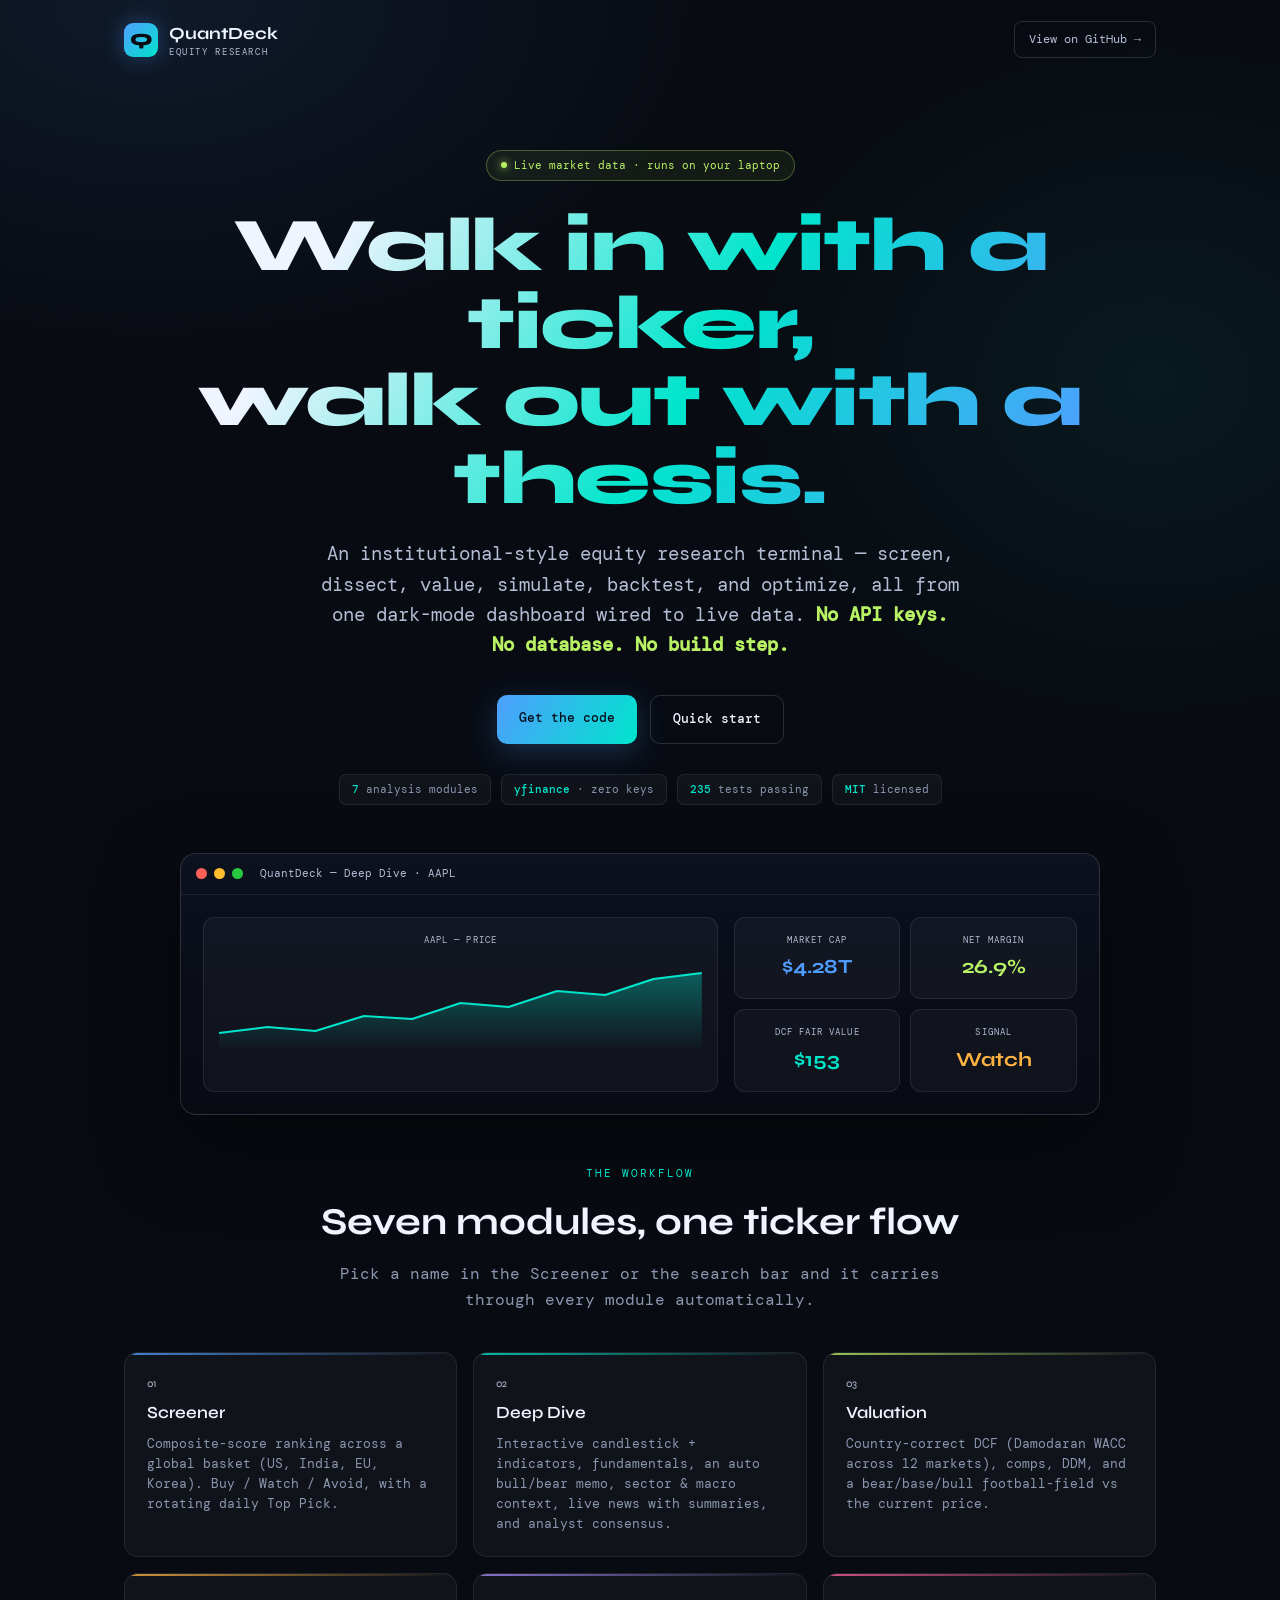
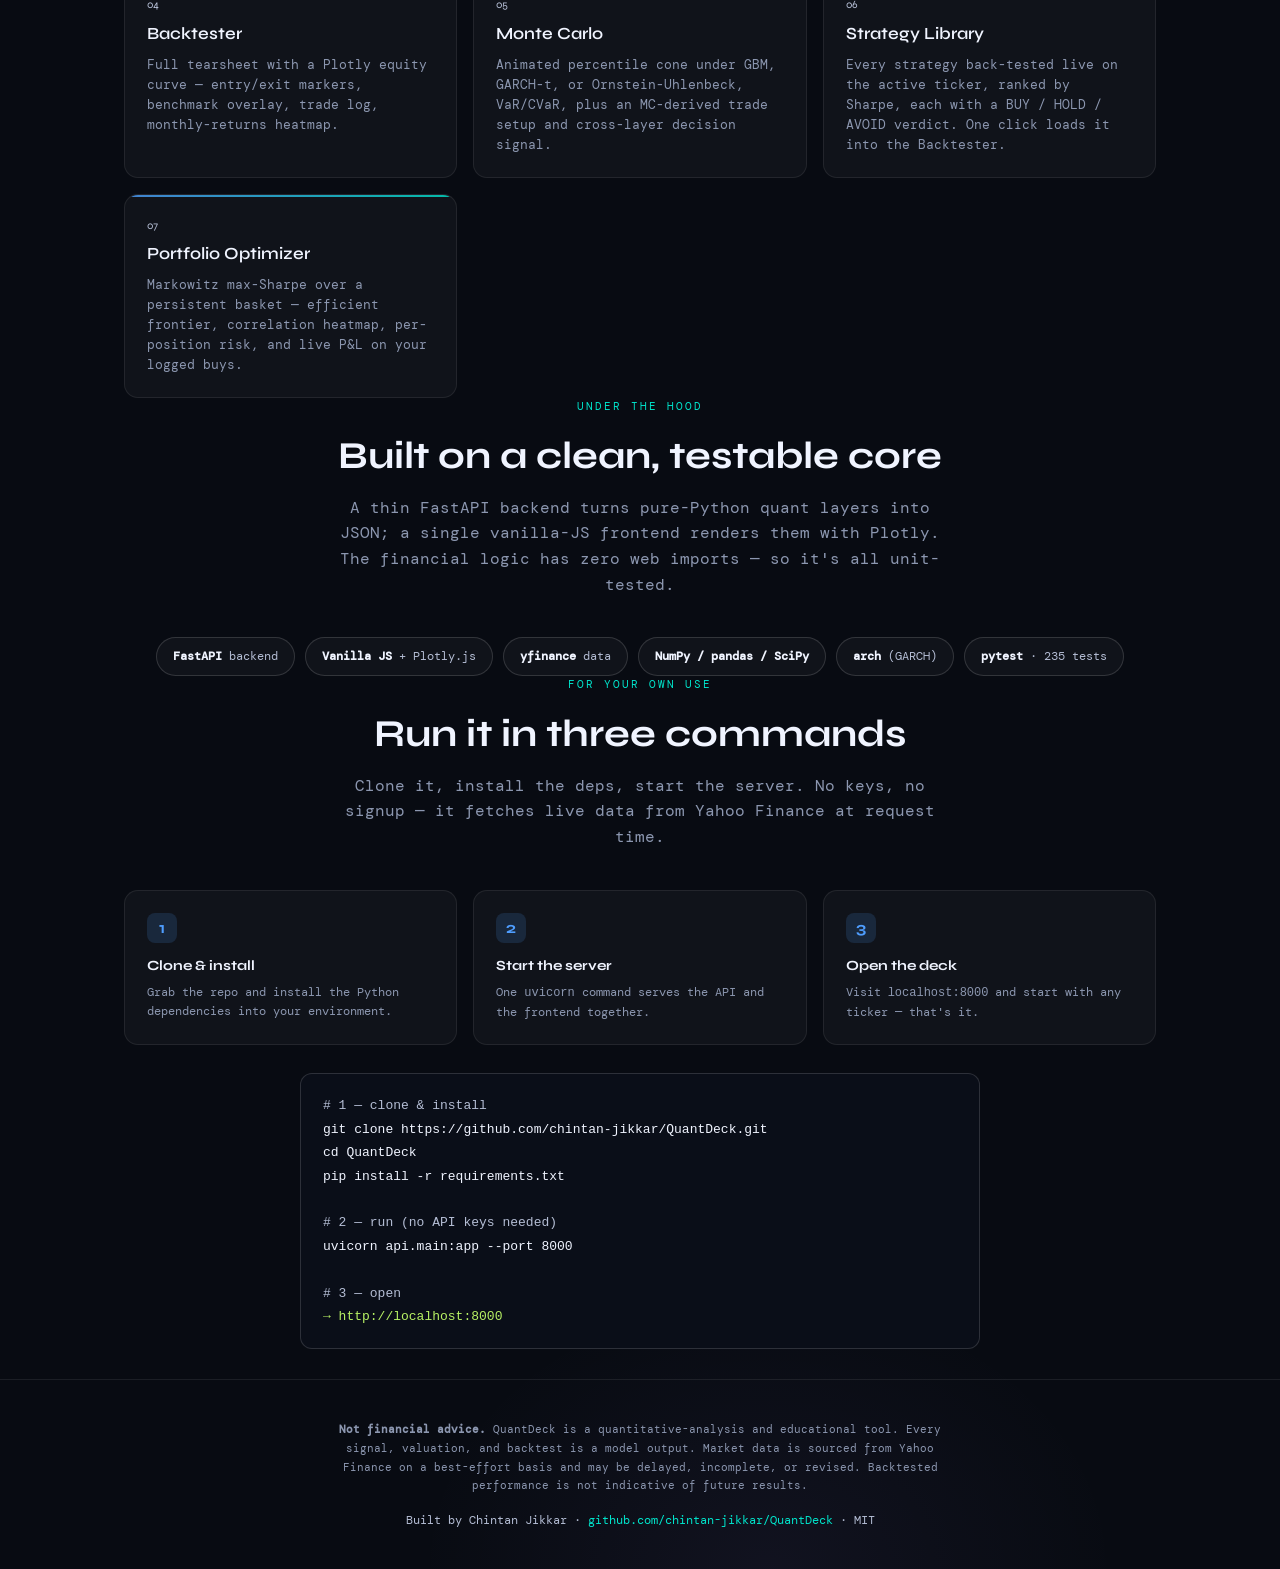
==== commit 06a8c647: "Revert "feat: redesign showcase landing page with glassmorphism + real screenshots" This reverts com" ====
--- a/docs/index.html
+++ b/docs/index.html
@@ -8,68 +8,43 @@
 <link rel="preconnect" href="https://fonts.googleapis.com">
 <link rel="preconnect" href="https://fonts.gstatic.com" crossorigin>
 <link href="https://fonts.googleapis.com/css2?family=DM+Mono:wght@300;400;500&family=Syne:wght@400;500;600;700;800&display=swap" rel="stylesheet">
-<link rel="stylesheet" href="https://cdn.jsdelivr.net/npm/@tabler/icons-webfont@latest/tabler-icons.min.css">
 <style>
   :root{
     --bg:#080b12; --surface:#0d1220; --card:rgba(255,255,255,0.035);
     --border:rgba(255,255,255,0.08); --border-b:rgba(255,255,255,0.14);
     --txt:#f0f4ff; --txt-m:#8c97b0; --txt-d:#b4bdd4;
     --blue:#4f9eff; --cyan:#00e5cc; --lime:#b8f264; --amber:#ffb340; --pink:#ff5fa0; --purple:#a78bfa;
-    --blur:14px;
   }
   *{box-sizing:border-box;margin:0;padding:0}
   html{scroll-behavior:smooth}
-  body{font-family:'DM Mono',monospace;background:var(--bg);color:var(--txt);line-height:1.6;overflow-x:hidden;
+  body{font-family:'DM Mono',monospace;background:var(--bg);color:var(--txt);line-height:1.6;
     background-image:
       radial-gradient(ellipse 800px 500px at 12% 0%,rgba(79,158,255,0.10),transparent 70%),
       radial-gradient(ellipse 600px 500px at 90% 12%,rgba(0,229,204,0.07),transparent 70%),
       radial-gradient(ellipse 500px 400px at 60% 100%,rgba(167,139,250,0.06),transparent 70%);}
-  .wrap{max-width:1120px;margin:0 auto;padding:0 24px}
+  .wrap{max-width:1080px;margin:0 auto;padding:0 24px}
   .syne{font-family:'Syne',sans-serif}
-  img{max-width:100%;display:block}
-
-  /* ── glassmorphism (Kairos-style glass card: gradient fill, backdrop blur,
-       bright top edge, lift + radial mouse-glow on hover) ────────────────── */
-  .glass{
-    background:linear-gradient(180deg,rgba(255,255,255,0.09),rgba(255,255,255,0.025));
-    backdrop-filter:blur(var(--blur)); -webkit-backdrop-filter:blur(var(--blur));
-    border:1px solid var(--border); border-top-color:rgba(255,255,255,0.22);
-    border-radius:14px; position:relative; overflow:hidden;
-    transition:border-color .3s ease, box-shadow .3s ease, transform .3s ease;
-  }
-  .glass:hover{border-color:rgba(255,255,255,0.26);
-    box-shadow:0 18px 34px rgba(0,0,0,0.45), inset 0 1px 0 rgba(255,255,255,0.12);
-    transform:translateY(-3px);}
-  .glass::after{content:'';position:absolute;inset:0;border-radius:inherit;pointer-events:none;
-    background:radial-gradient(circle 220px at var(--mx,50%) var(--my,30%),rgba(255,255,255,0.14),transparent 72%);
-    opacity:0;transition:opacity .3s ease;}
-  .glass:hover::after{opacity:1}
-  .glass.static:hover{transform:none;box-shadow:none;border-color:var(--border)}
-  .glass.static::after{display:none}
 
   /* nav */
-  nav.glass{display:flex;align-items:center;justify-content:space-between;padding:14px 24px;
-    max-width:1120px;margin:16px auto 0;border-radius:16px}
-  nav.glass:hover{transform:none;box-shadow:none}
+  nav{display:flex;align-items:center;justify-content:space-between;padding:20px 24px;max-width:1080px;margin:0 auto}
   .brand{display:flex;align-items:center;gap:11px}
   .mark{width:34px;height:34px;border-radius:9px;background:linear-gradient(135deg,var(--blue),var(--cyan));
     display:flex;align-items:center;justify-content:center;font-family:'Syne',sans-serif;font-weight:800;color:#080b12;font-size:17px;box-shadow:0 0 22px rgba(79,158,255,0.35)}
   .brand b{font-family:'Syne',sans-serif;font-size:17px;font-weight:700}
   .brand span{font-size:9px;letter-spacing:.18em;text-transform:uppercase;color:var(--txt-d);display:block;margin-top:-2px}
-  nav a.gh{font-size:12px;color:var(--txt-d);text-decoration:none;border:1px solid var(--border-b);border-radius:8px;padding:8px 14px;transition:.2s;display:inline-flex;align-items:center;gap:6px}
+  nav a.gh{font-size:12px;color:var(--txt-d);text-decoration:none;border:1px solid var(--border-b);border-radius:8px;padding:8px 14px;transition:.2s}
   nav a.gh:hover{color:var(--txt);border-color:var(--blue)}
 
   /* hero */
   .hero{text-align:center;padding:70px 0 50px}
   .pill{display:inline-flex;align-items:center;gap:7px;font-size:11px;color:var(--lime);
     border:1px solid rgba(184,242,100,0.3);background:rgba(184,242,100,0.07);border-radius:30px;padding:6px 14px;margin-bottom:26px}
-  .pill::before{content:'';width:6px;height:6px;border-radius:50%;background:var(--lime);box-shadow:0 0 8px var(--lime);animation:pulse 1.8s ease-out infinite}
-  @keyframes pulse{0%{box-shadow:0 0 0 0 rgba(184,242,100,.6)}70%{box-shadow:0 0 0 8px rgba(184,242,100,0)}100%{box-shadow:0 0 0 0 rgba(184,242,100,0)}}
+  .pill::before{content:'';width:6px;height:6px;border-radius:50%;background:var(--lime);box-shadow:0 0 8px var(--lime)}
   h1{font-family:'Syne',sans-serif;font-size:clamp(40px,7vw,76px);font-weight:800;line-height:1.02;letter-spacing:-.02em;
     background:linear-gradient(120deg,#f0f4ff 20%,var(--cyan) 55%,var(--blue) 90%);-webkit-background-clip:text;background-clip:text;color:transparent}
   .tag{font-size:clamp(15px,2.2vw,19px);color:var(--txt-d);max-width:640px;margin:22px auto 0}
   .cta{display:flex;gap:13px;justify-content:center;flex-wrap:wrap;margin-top:34px}
-  .btn{font-size:13px;text-decoration:none;border-radius:10px;padding:13px 22px;transition:.2s;font-weight:500;display:inline-flex;align-items:center;gap:7px}
+  .btn{font-size:13px;text-decoration:none;border-radius:10px;padding:13px 22px;transition:.2s;font-weight:500}
   .btn.primary{background:linear-gradient(120deg,var(--blue),var(--cyan));color:#06101e;box-shadow:0 8px 30px rgba(79,158,255,0.25)}
   .btn.primary:hover{transform:translateY(-2px);box-shadow:0 12px 36px rgba(79,158,255,0.4)}
   .btn.ghost{border:1px solid var(--border-b);color:var(--txt)}
@@ -77,14 +52,19 @@
   .badges{display:flex;gap:10px;justify-content:center;flex-wrap:wrap;margin-top:30px}
   .badge{font-size:11px;color:var(--txt-m);border:1px solid var(--border);border-radius:7px;padding:6px 12px;background:var(--card)}
   .badge b{color:var(--cyan);font-weight:500}
-  .badge img{height:16px;display:inline-block;vertical-align:middle}
-
-  /* hero screenshot frame */
-  .frame{margin:48px auto 0;max-width:960px;border-radius:16px;padding:0}
-  .frame-bar{display:flex;align-items:center;gap:7px;padding:12px 16px;border-bottom:1px solid var(--border)}
+
+  /* terminal preview (abstract, no external image needed) */
+  .screen{margin:48px auto 0;max-width:920px;border:1px solid var(--border-b);border-radius:16px;overflow:hidden;
+    background:linear-gradient(180deg,rgba(13,18,32,0.9),rgba(8,11,18,0.95));box-shadow:0 30px 80px rgba(0,0,0,0.5)}
+  .screen-bar{display:flex;align-items:center;gap:7px;padding:11px 15px;border-bottom:1px solid var(--border)}
   .dot{width:11px;height:11px;border-radius:50%}
-  .frame-bar small{margin-left:10px;font-size:11px;color:var(--txt-d)}
-  .frame img{width:100%;display:block}
+  .screen-bar small{margin-left:10px;font-size:11px;color:var(--txt-d)}
+  .screen-body{padding:22px;display:grid;grid-template-columns:1.5fr 1fr;gap:16px}
+  .mini-card{border:1px solid var(--border);border-radius:11px;padding:15px;background:var(--card)}
+  .mini-card .lbl{font-size:9px;text-transform:uppercase;letter-spacing:.12em;color:var(--txt-d)}
+  .mini-card .val{font-family:'Syne',sans-serif;font-size:26px;font-weight:700;margin-top:4px}
+  .spark{margin-top:14px;height:90px;width:100%}
+  .kpi-mini{display:grid;grid-template-columns:1fr 1fr;gap:10px}
 
   /* sections */
   section{padding:64px 0}
@@ -93,8 +73,9 @@
   .sub{text-align:center;color:var(--txt-m);max-width:600px;margin:0 auto 40px}
 
   .grid{display:grid;grid-template-columns:repeat(auto-fill,minmax(300px,1fr));gap:16px}
-  .mod{padding:22px}
-  .mod::before{content:'';position:absolute;top:0;left:0;right:0;height:2px;opacity:.8;z-index:1}
+  .mod{border:1px solid var(--border);border-radius:14px;padding:22px;background:var(--card);transition:.2s;position:relative;overflow:hidden}
+  .mod:hover{border-color:var(--border-b);transform:translateY(-3px)}
+  .mod::before{content:'';position:absolute;top:0;left:0;right:0;height:2px;opacity:.8}
   .mod.c1::before{background:linear-gradient(90deg,var(--blue),transparent)}
   .mod.c2::before{background:linear-gradient(90deg,var(--cyan),transparent)}
   .mod.c3::before{background:linear-gradient(90deg,var(--lime),transparent)}
@@ -102,62 +83,40 @@
   .mod.c5::before{background:linear-gradient(90deg,var(--purple),transparent)}
   .mod.c6::before{background:linear-gradient(90deg,var(--pink),transparent)}
   .mod.c7::before{background:linear-gradient(90deg,var(--blue),var(--cyan))}
-  .mod .num{font-size:11px;color:var(--txt-d);font-family:'Syne',sans-serif;position:relative;z-index:1}
-  .mod h3{font-family:'Syne',sans-serif;font-size:17px;font-weight:600;margin:6px 0 8px;position:relative;z-index:1}
-  .mod p{font-size:12.5px;color:var(--txt-m);position:relative;z-index:1}
+  .mod .num{font-size:11px;color:var(--txt-d);font-family:'Syne',sans-serif}
+  .mod h3{font-family:'Syne',sans-serif;font-size:17px;font-weight:600;margin:6px 0 8px}
+  .mod p{font-size:12.5px;color:var(--txt-m)}
 
   .stack{display:flex;gap:10px;flex-wrap:wrap;justify-content:center}
-  .chip{font-size:12px;color:var(--txt-d);border-radius:30px;padding:9px 16px}
+  .chip{font-size:12px;color:var(--txt-d);border:1px solid var(--border-b);border-radius:30px;padding:9px 16px;background:var(--card)}
   .chip b{color:var(--txt)}
 
   .flow{display:grid;grid-template-columns:repeat(auto-fit,minmax(200px,1fr));gap:16px;margin-top:8px}
-  .step{padding:22px}
+  .step{border:1px solid var(--border);border-radius:14px;padding:22px;background:var(--card)}
   .step .n{width:30px;height:30px;border-radius:8px;background:rgba(79,158,255,0.15);color:var(--blue);
-    display:flex;align-items:center;justify-content:center;font-family:'Syne',sans-serif;font-weight:700;margin-bottom:12px;position:relative;z-index:1}
-  .step h4{font-family:'Syne',sans-serif;font-size:14px;margin-bottom:6px;position:relative;z-index:1}
-  .step p{font-size:12px;color:var(--txt-m);position:relative;z-index:1}
-
-  pre{background:#0a0e18;border:1px solid var(--border-b);border-radius:12px;padding:18px 20px;overflow-x:auto;
-    font-size:12.5px;color:var(--txt);line-height:1.75}
+    display:flex;align-items:center;justify-content:center;font-family:'Syne',sans-serif;font-weight:700;margin-bottom:12px}
+  .step h4{font-family:'Syne',sans-serif;font-size:14px;margin-bottom:6px}
+  .step p{font-size:12px;color:var(--txt-m)}
+
+  pre{background:#0a0e18;border:1px solid var(--border-b);border-radius:12px;padding:20px 22px;overflow-x:auto;
+    font-size:13px;color:var(--txt);max-width:680px;margin:0 auto;line-height:1.8}
   pre .c{color:var(--txt-d)}
   pre .g{color:var(--lime)}
-  pre .k{color:var(--blue)}
-  pre .s{color:var(--amber)}
-
-  /* screenshot showcase */
-  .shots{display:grid;grid-template-columns:repeat(auto-fill,minmax(340px,1fr));gap:22px}
-  .shot{padding:0}
-  .shot-img-wrap{overflow:hidden;border-bottom:1px solid var(--border);position:relative;z-index:1}
-  .shot img{transition:transform .4s ease}
-  .shot:hover img{transform:scale(1.03)}
-  .shot-cap{padding:16px 18px;position:relative;z-index:1}
-  .shot-cap .num{font-size:10px;color:var(--txt-d);font-family:'Syne',sans-serif;letter-spacing:.08em}
-  .shot-cap h4{font-family:'Syne',sans-serif;font-size:15px;font-weight:600;margin:4px 0 6px}
-  .shot-cap p{font-size:12px;color:var(--txt-m)}
-
-  /* extend cards */
-  .extend{display:grid;grid-template-columns:repeat(auto-fit,minmax(300px,1fr));gap:18px}
-  .ext-card{padding:22px}
-  .ext-card .ico{width:36px;height:36px;border-radius:9px;display:flex;align-items:center;justify-content:center;margin-bottom:14px;font-size:17px;position:relative;z-index:1}
-  .ext-card h4{font-family:'Syne',sans-serif;font-size:15px;margin-bottom:8px;position:relative;z-index:1}
-  .ext-card p{font-size:12px;color:var(--txt-m);margin-bottom:14px;position:relative;z-index:1}
-  .ext-card pre{margin:0;font-size:11px;position:relative;z-index:1}
-
-  footer{padding:40px 0;text-align:center;color:var(--txt-d);font-size:12px;margin:30px auto 24px;max-width:1120px}
-  footer.glass{padding:36px 24px}
+
+  footer{border-top:1px solid var(--border);padding:40px 0;text-align:center;color:var(--txt-d);font-size:12px;margin-top:30px}
   footer a{color:var(--cyan);text-decoration:none}
   .disc{max-width:640px;margin:0 auto 16px;font-size:11px;color:var(--txt-m);line-height:1.7}
-  @media(max-width:680px){.mod, .step, .ext-card{padding:18px}}
+  @media(max-width:680px){.screen-body{grid-template-columns:1fr}}
 </style>
 </head>
 <body>
 
-<nav class="glass">
+<nav>
   <div class="brand">
     <div class="mark">Q</div>
     <div><b>QuantDeck</b><span>Equity Research</span></div>
   </div>
-  <a class="gh" href="https://github.com/chintan-jikkar/QuantDeck" target="_blank" rel="noopener"><i class="ti ti-brand-github"></i> View on GitHub</a>
+  <a class="gh" href="https://github.com/chintan-jikkar/QuantDeck" target="_blank" rel="noopener">View on GitHub →</a>
 </nav>
 
 <header class="hero wrap">
@@ -165,77 +124,55 @@
   <h1>Walk in with a ticker,<br>walk out with a thesis.</h1>
   <p class="tag">An institutional-style equity research terminal — screen, dissect, value, simulate, backtest, and optimize, all from one dark-mode dashboard wired to live data. <b style="color:var(--lime)">No API keys. No database. No build step.</b></p>
   <div class="cta">
-    <a class="btn primary" href="https://github.com/chintan-jikkar/QuantDeck" target="_blank" rel="noopener"><i class="ti ti-download"></i> Get the code</a>
-    <a class="btn ghost" href="#showcase"><i class="ti ti-photo"></i> See it in action</a>
-    <a class="btn ghost" href="#start"><i class="ti ti-terminal-2"></i> Quick start</a>
+    <a class="btn primary" href="https://github.com/chintan-jikkar/QuantDeck" target="_blank" rel="noopener">Get the code</a>
+    <a class="btn ghost" href="#start">Quick start</a>
   </div>
   <div class="badges">
     <div class="badge"><b>7</b> analysis modules</div>
     <div class="badge"><b>yfinance</b> · zero keys</div>
-    <div class="badge"><b>195</b> tests passing</div>
+    <div class="badge"><b>235</b> tests passing</div>
     <div class="badge"><b>MIT</b> licensed</div>
-    <a class="badge" href="https://github.com/chintan-jikkar/QuantDeck/actions/workflows/tests.yml" target="_blank" rel="noopener" style="text-decoration:none">
-      <img src="https://github.com/chintan-jikkar/QuantDeck/actions/workflows/tests.yml/badge.svg" alt="tests status">
-    </a>
-  </div>
-
-  <div class="frame glass static">
-    <div class="frame-bar">
+  </div>
+
+  <!--  TIP: drop a real screenshot here for max impact, e.g.:
+        <img src="screenshot.png" alt="QuantDeck dashboard" style="width:100%;border-radius:16px;margin-top:48px;border:1px solid var(--border-b)">
+        (save a PNG of the running app into docs/ and swap the abstract preview below)  -->
+  <div class="screen">
+    <div class="screen-bar">
       <span class="dot" style="background:#ff5f57"></span><span class="dot" style="background:#febc2e"></span><span class="dot" style="background:#28c840"></span>
-      <small>quantdeck — localhost:8000 · Deep Dive · AAPL</small>
+      <small>QuantDeck — Deep Dive · AAPL</small>
     </div>
-    <img src="assets/shots/deep-dive.png" alt="QuantDeck Deep Dive — interactive candlestick, fundamentals, and bull/bear memo for AAPL" loading="eager">
+    <div class="screen-body">
+      <div class="mini-card">
+        <div class="lbl">AAPL — Price</div>
+        <svg class="spark" viewBox="0 0 400 90" preserveAspectRatio="none">
+          <defs><linearGradient id="g" x1="0" y1="0" x2="0" y2="1"><stop offset="0%" stop-color="#00e5cc" stop-opacity=".35"/><stop offset="100%" stop-color="#00e5cc" stop-opacity="0"/></linearGradient></defs>
+          <polygon points="0,72 40,66 80,70 120,55 160,58 200,42 240,46 280,30 320,34 360,18 400,12 400,90 0,90" fill="url(#g)"/>
+          <polyline points="0,72 40,66 80,70 120,55 160,58 200,42 240,46 280,30 320,34 360,18 400,12" fill="none" stroke="#00e5cc" stroke-width="2"/>
+        </svg>
+      </div>
+      <div class="kpi-mini">
+        <div class="mini-card"><div class="lbl">Market Cap</div><div class="val" style="color:var(--blue);font-size:20px">$4.28T</div></div>
+        <div class="mini-card"><div class="lbl">Net Margin</div><div class="val" style="color:var(--lime);font-size:20px">26.9%</div></div>
+        <div class="mini-card"><div class="lbl">DCF Fair Value</div><div class="val" style="color:var(--cyan);font-size:20px">$153</div></div>
+        <div class="mini-card"><div class="lbl">Signal</div><div class="val" style="color:var(--amber);font-size:20px">Watch</div></div>
+      </div>
+    </div>
   </div>
 </header>
-
-<section id="showcase" class="wrap">
-  <div class="eyebrow">See it in action</div>
-  <h2>Every module, wired to live data</h2>
-  <p class="sub">Real screenshots of the running app — not mockups. Every number on this page was fetched live from Yahoo Finance.</p>
-  <div class="shots">
-    <div class="shot glass">
-      <div class="shot-img-wrap"><img src="assets/shots/screener.png" alt="Screener — composite factor scoring across a live universe" loading="lazy"></div>
-      <div class="shot-cap"><div class="num">01 · SCREENER</div><h4>Composite factor scoring</h4><p>Rank a global basket by value, quality, growth, and momentum. Buy / Watch / Avoid, with a rotating daily Top Pick.</p></div>
-    </div>
-    <div class="shot glass">
-      <div class="shot-img-wrap"><img src="assets/shots/deep-dive.png" alt="Deep Dive — candlestick, fundamentals, and macro-aware bull/bear memo" loading="lazy"></div>
-      <div class="shot-cap"><div class="num">02 · DEEP DIVE</div><h4>Candlestick + auto memo</h4><p>Interactive OHLC with SMA/EMA/Bollinger overlays, an auto-generated bull/bear memo, and live macro-regime context.</p></div>
-    </div>
-    <div class="shot glass">
-      <div class="shot-img-wrap"><img src="assets/shots/valuation.png" alt="Valuation — DCF, comps, and a bear/base/bull football field" loading="lazy"></div>
-      <div class="shot-cap"><div class="num">03 · VALUATION</div><h4>Country-correct DCF</h4><p>Damodaran WACC across 12 markets, comps-implied pricing, and a bear/base/bull football-field vs. the live price.</p></div>
-    </div>
-    <div class="shot glass">
-      <div class="shot-img-wrap"><img src="assets/shots/backtester.png" alt="Backtester — equity curve, trade log, and monthly returns heatmap" loading="lazy"></div>
-      <div class="shot-cap"><div class="num">04 · BACKTESTER</div><h4>Full tearsheet</h4><p>Sharpe, Sortino, max drawdown, and CAGR with a benchmark-relative equity curve and a monthly-returns heatmap.</p></div>
-    </div>
-    <div class="shot glass">
-      <div class="shot-img-wrap"><img src="assets/shots/monte-carlo.png" alt="Monte Carlo — percentile cone, return distribution, and a derived trade setup" loading="lazy"></div>
-      <div class="shot-cap"><div class="num">05 · MONTE CARLO</div><h4>GBM / GARCH / OU paths</h4><p>2,000-path percentile cone, VaR/CVaR, and an entry/stop/target trade setup derived straight from the simulation.</p></div>
-    </div>
-    <div class="shot glass">
-      <div class="shot-img-wrap"><img src="assets/shots/strategy-lib.png" alt="Strategy Library — every strategy back-tested live, ranked by Sharpe" loading="lazy"></div>
-      <div class="shot-cap"><div class="num">06 · STRATEGY LIBRARY</div><h4>Ranked by Sharpe</h4><p>Every registered strategy back-tested live on the active ticker with a BUY / HOLD / AVOID verdict. One click loads it into the Backtester.</p></div>
-    </div>
-    <div class="shot glass">
-      <div class="shot-img-wrap"><img src="assets/shots/portfolio.png" alt="Portfolio Optimizer — true max-Sharpe frontier and correlation heatmap" loading="lazy"></div>
-      <div class="shot-cap"><div class="num">07 · PORTFOLIO OPTIMIZER</div><h4>True max-Sharpe frontier</h4><p>Tangency and min-variance portfolios solved directly (SciPy SLSQP) — not approximated — plus a live correlation heatmap.</p></div>
-    </div>
-  </div>
-</section>
 
 <section id="modules" class="wrap">
   <div class="eyebrow">The workflow</div>
   <h2>Seven modules, one ticker flow</h2>
   <p class="sub">Pick a name in the Screener or the search bar and it carries through every module automatically.</p>
   <div class="grid">
-    <div class="mod glass c1"><div class="num">01</div><h3>Screener</h3><p>Composite-score ranking across a global basket (US, India, EU, Korea). Buy / Watch / Avoid, with a rotating daily Top Pick.</p></div>
-    <div class="mod glass c2"><div class="num">02</div><h3>Deep Dive</h3><p>Interactive candlestick + indicators, fundamentals, an auto bull/bear memo, live macro regime, news with summaries, and analyst consensus. FX/commodities get momentum, vol &amp; RSI.</p></div>
-    <div class="mod glass c3"><div class="num">03</div><h3>Valuation</h3><p>Country-correct DCF (Damodaran WACC across 12 markets), comps, DDM, and a bear/base/bull football-field vs the current price.</p></div>
-    <div class="mod glass c4"><div class="num">04</div><h3>Backtester</h3><p>Full tearsheet with a Plotly equity curve — entry/exit markers, benchmark overlay, trade log, monthly-returns heatmap.</p></div>
-    <div class="mod glass c5"><div class="num">05</div><h3>Monte Carlo</h3><p>Animated percentile cone under GBM, GARCH-t, or Ornstein-Uhlenbeck, VaR/CVaR, plus an MC-derived trade setup and cross-layer decision signal.</p></div>
-    <div class="mod glass c6"><div class="num">06</div><h3>Strategy Library</h3><p>Every strategy back-tested live on the active ticker, ranked by Sharpe, each with a BUY / HOLD / AVOID verdict. One click loads it into the Backtester.</p></div>
-    <div class="mod glass c7"><div class="num">07</div><h3>Portfolio Optimizer</h3><p>True Markowitz max-Sharpe (solved, not sampled) over a persistent basket — efficient frontier, correlation heatmap, per-position risk, live P&amp;L.</p></div>
+    <div class="mod c1"><div class="num">01</div><h3>Screener</h3><p>Composite-score ranking across a global basket (US, India, EU, Korea). Buy / Watch / Avoid, with a rotating daily Top Pick.</p></div>
+    <div class="mod c2"><div class="num">02</div><h3>Deep Dive</h3><p>Interactive candlestick + indicators, fundamentals, an auto bull/bear memo, sector & macro context, live news with summaries, and analyst consensus.</p></div>
+    <div class="mod c3"><div class="num">03</div><h3>Valuation</h3><p>Country-correct DCF (Damodaran WACC across 12 markets), comps, DDM, and a bear/base/bull football-field vs the current price.</p></div>
+    <div class="mod c4"><div class="num">04</div><h3>Backtester</h3><p>Full tearsheet with a Plotly equity curve — entry/exit markers, benchmark overlay, trade log, monthly-returns heatmap.</p></div>
+    <div class="mod c5"><div class="num">05</div><h3>Monte Carlo</h3><p>Animated percentile cone under GBM, GARCH-t, or Ornstein-Uhlenbeck, VaR/CVaR, plus an MC-derived trade setup and cross-layer decision signal.</p></div>
+    <div class="mod c6"><div class="num">06</div><h3>Strategy Library</h3><p>Every strategy back-tested live on the active ticker, ranked by Sharpe, each with a BUY / HOLD / AVOID verdict. One click loads it into the Backtester.</p></div>
+    <div class="mod c7"><div class="num">07</div><h3>Portfolio Optimizer</h3><p>Markowitz max-Sharpe over a persistent basket — efficient frontier, correlation heatmap, per-position risk, and live P&amp;L on your logged buys.</p></div>
   </div>
 </section>
 
@@ -244,54 +181,12 @@
   <h2>Built on a clean, testable core</h2>
   <p class="sub">A thin FastAPI backend turns pure-Python quant layers into JSON; a single vanilla-JS frontend renders them with Plotly. The financial logic has zero web imports — so it's all unit-tested.</p>
   <div class="stack">
-    <div class="chip glass"><b>FastAPI</b> backend</div>
-    <div class="chip glass"><b>Vanilla JS</b> + Plotly.js</div>
-    <div class="chip glass"><b>yfinance</b> data</div>
-    <div class="chip glass"><b>NumPy / pandas / SciPy</b></div>
-    <div class="chip glass"><b>arch</b> (GARCH)</div>
-    <div class="chip glass"><b>pytest</b> · 195 tests · CI on every push</div>
-  </div>
-</section>
-
-<section id="extend" class="wrap">
-  <div class="eyebrow">Make it your own</div>
-  <h2>Three ways to extend it</h2>
-  <p class="sub">The layer boundary is the whole point — <code style="color:var(--txt)">layers/</code> and <code style="color:var(--txt)">strategies/</code> never import web code, so adding to them never touches the API or the UI.</p>
-  <div class="extend">
-    <div class="ext-card glass">
-      <div class="ico" style="background:rgba(79,158,255,0.15);color:var(--blue)"><i class="ti ti-chart-line"></i></div>
-      <h4>Add a strategy</h4>
-      <p>Subclass <code>Strategy</code>, implement one method, register it — the Backtester and Strategy Library pick it up automatically.</p>
-<pre><span class="c"># strategies/my_strategy.py</span>
-<span class="k">class</span> MyStrategy(Strategy):
-    <span class="k">def</span> generate_signals(self, prices_df, **params):
-        <span class="c"># 1 long, -1 short, 0 flat</span>
-        ...
-
-<span class="c"># strategies/__init__.py</span>
-register(MyStrategy())</pre>
-    </div>
-    <div class="ext-card glass">
-      <div class="ico" style="background:rgba(0,229,204,0.15);color:var(--cyan)"><i class="ti ti-world"></i></div>
-      <h4>Add a universe</h4>
-      <p>One entry in <code>config.py</code> — ticker suffix, benchmark ETF, local index for beta, and country for WACC.</p>
-<pre><span class="c"># config.py</span>
-EQUITY_UNIVERSES[<span class="s">"ASX 200"</span>] = {
-    <span class="s">"suffix"</span>: <span class="s">".AX"</span>, <span class="s">"benchmark"</span>: <span class="s">"EWA"</span>,
-    <span class="s">"market_index"</span>: <span class="s">"^AXJO"</span>,
-    <span class="s">"country"</span>: <span class="s">"Australia"</span>,
-}</pre>
-    </div>
-    <div class="ext-card glass">
-      <div class="ico" style="background:rgba(184,242,100,0.15);color:var(--lime)"><i class="ti ti-scale"></i></div>
-      <h4>Add a country</h4>
-      <p>Valuation inherits it instantly — Damodaran risk-free ticker, equity risk premium, and country risk premium.</p>
-<pre><span class="c"># config.py</span>
-COUNTRY_RISK[<span class="s">"Brazil"</span>] = {
-    <span class="s">"rf_ticker"</span>: <span class="s">"IRLTLT01BRM156N"</span>,
-    <span class="s">"erp"</span>: <span class="g">0.0472</span>, <span class="s">"crp"</span>: <span class="g">0.021</span>,
-}</pre>
-    </div>
+    <div class="chip"><b>FastAPI</b> backend</div>
+    <div class="chip"><b>Vanilla JS</b> + Plotly.js</div>
+    <div class="chip"><b>yfinance</b> data</div>
+    <div class="chip"><b>NumPy / pandas / SciPy</b></div>
+    <div class="chip"><b>arch</b> (GARCH)</div>
+    <div class="chip"><b>pytest</b> · 235 tests</div>
   </div>
 </section>
 
@@ -300,12 +195,12 @@
   <h2>Run it in three commands</h2>
   <p class="sub">Clone it, install the deps, start the server. No keys, no signup — it fetches live data from Yahoo Finance at request time.</p>
   <div class="flow">
-    <div class="step glass"><div class="n">1</div><h4>Clone &amp; install</h4><p>Grab the repo and install the Python dependencies into your environment.</p></div>
-    <div class="step glass"><div class="n">2</div><h4>Start the server</h4><p>One <code>uvicorn</code> command serves the API and the frontend together.</p></div>
-    <div class="step glass"><div class="n">3</div><h4>Open the deck</h4><p>Visit <code>localhost:8000</code> and start with any ticker — that's it.</p></div>
-  </div>
-  <div style="margin-top:28px;max-width:680px;margin-left:auto;margin-right:auto">
-<pre class="glass static"><span class="c"># 1 — clone &amp; install</span>
+    <div class="step"><div class="n">1</div><h4>Clone &amp; install</h4><p>Grab the repo and install the Python dependencies into your environment.</p></div>
+    <div class="step"><div class="n">2</div><h4>Start the server</h4><p>One <code>uvicorn</code> command serves the API and the frontend together.</p></div>
+    <div class="step"><div class="n">3</div><h4>Open the deck</h4><p>Visit <code>localhost:8000</code> and start with any ticker — that's it.</p></div>
+  </div>
+  <div style="margin-top:28px">
+<pre><span class="c"># 1 — clone &amp; install</span>
 git clone https://github.com/chintan-jikkar/QuantDeck.git
 cd QuantDeck
 pip install -r requirements.txt
@@ -318,23 +213,10 @@
   </div>
 </section>
 
-<footer class="wrap">
-  <div class="glass static" style="padding:36px 30px">
-    <p class="disc"><b>Not financial advice.</b> QuantDeck is a quantitative-analysis and educational tool. Every signal, valuation, and backtest is a model output. Market data is sourced from Yahoo Finance on a best-effort basis and may be delayed, incomplete, or revised. Backtested performance is not indicative of future results.</p>
-    <p>Built by Chintan Jikkar · <a href="https://github.com/chintan-jikkar/QuantDeck">github.com/chintan-jikkar/QuantDeck</a> · MIT</p>
-  </div>
+<footer>
+  <p class="disc"><b>Not financial advice.</b> QuantDeck is a quantitative-analysis and educational tool. Every signal, valuation, and backtest is a model output. Market data is sourced from Yahoo Finance on a best-effort basis and may be delayed, incomplete, or revised. Backtested performance is not indicative of future results.</p>
+  <p>Built by Chintan Jikkar · <a href="https://github.com/chintan-jikkar/QuantDeck">github.com/chintan-jikkar/QuantDeck</a> · MIT</p>
 </footer>
 
-<script>
-  // Mouse-tracking glow on .glass cards — the highlight follows the cursor
-  // instead of sitting at a fixed point (same technique used across the app).
-  document.addEventListener('mousemove', function(e){
-    var card = e.target.closest('.glass');
-    if(!card) return;
-    var r = card.getBoundingClientRect();
-    card.style.setProperty('--mx', ((e.clientX - r.left) / r.width * 100) + '%');
-    card.style.setProperty('--my', ((e.clientY - r.top) / r.height * 100) + '%');
-  });
-</script>
 </body>
 </html>
